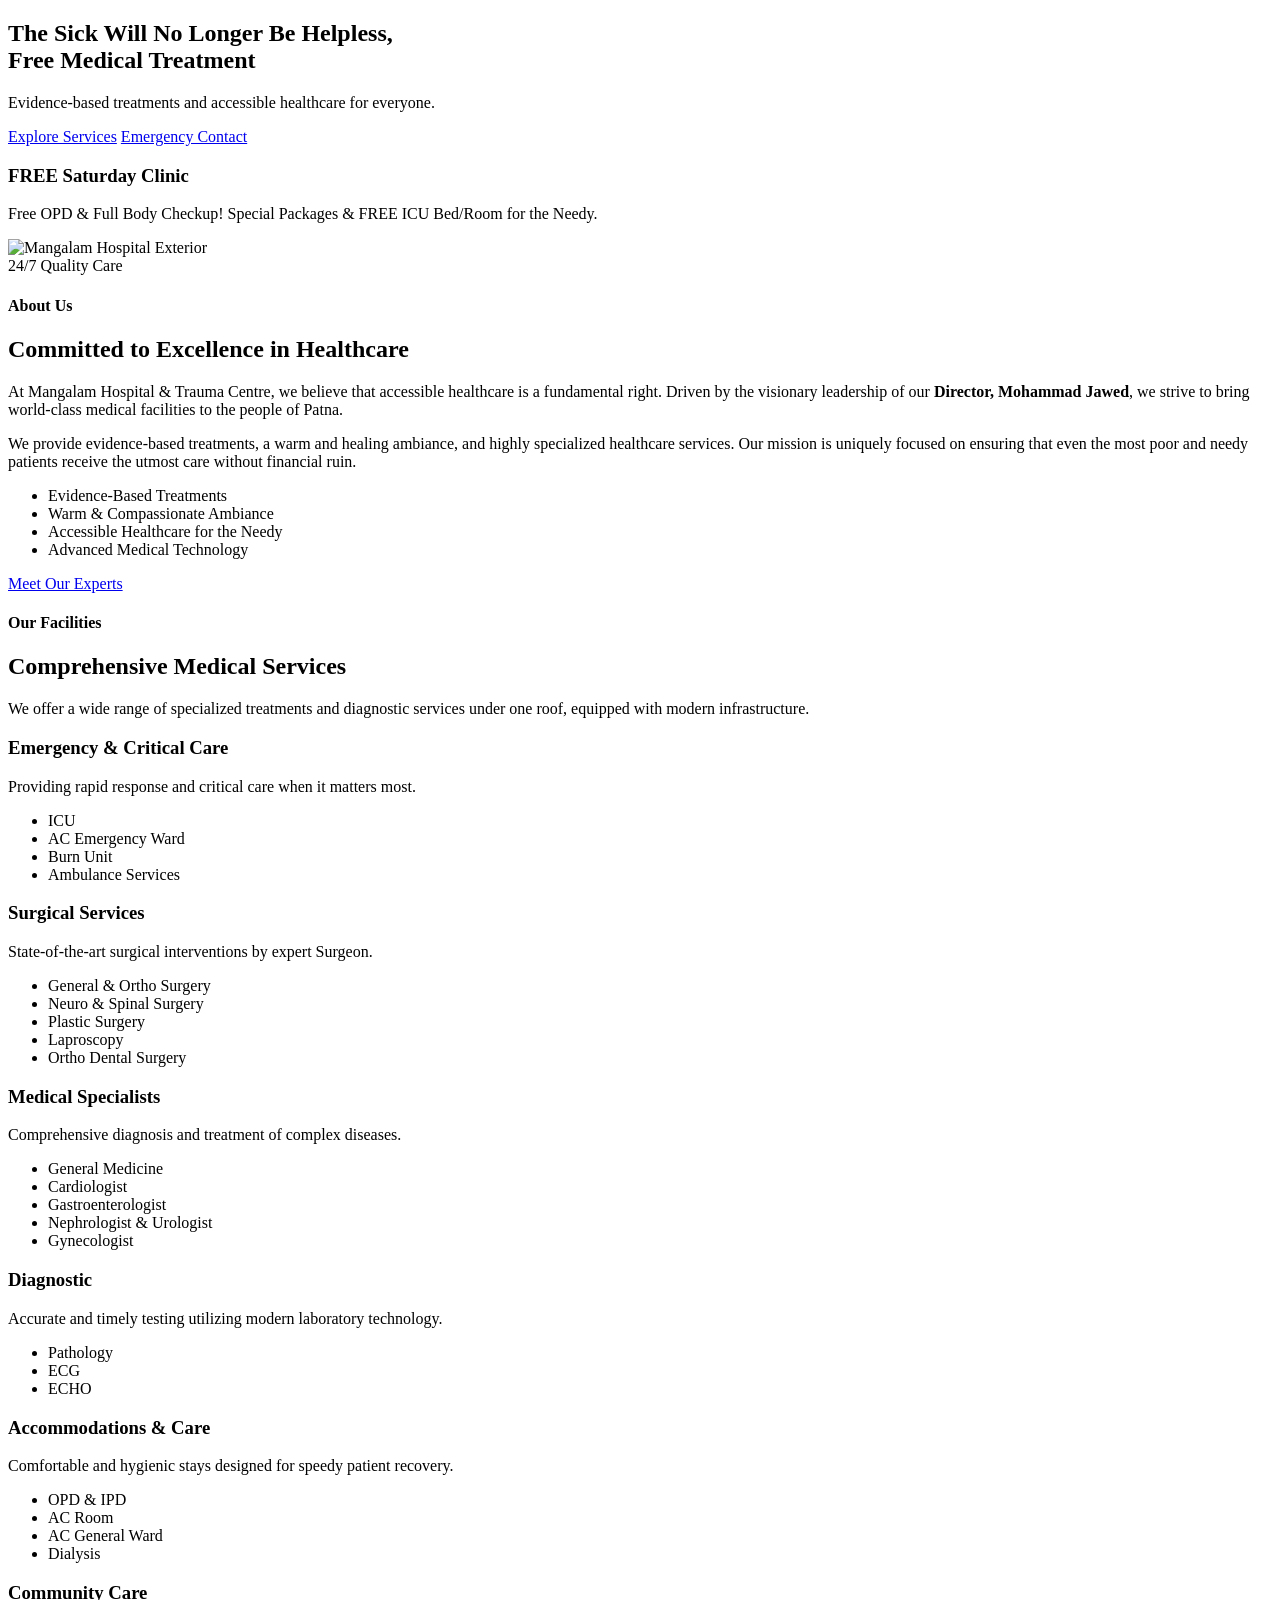
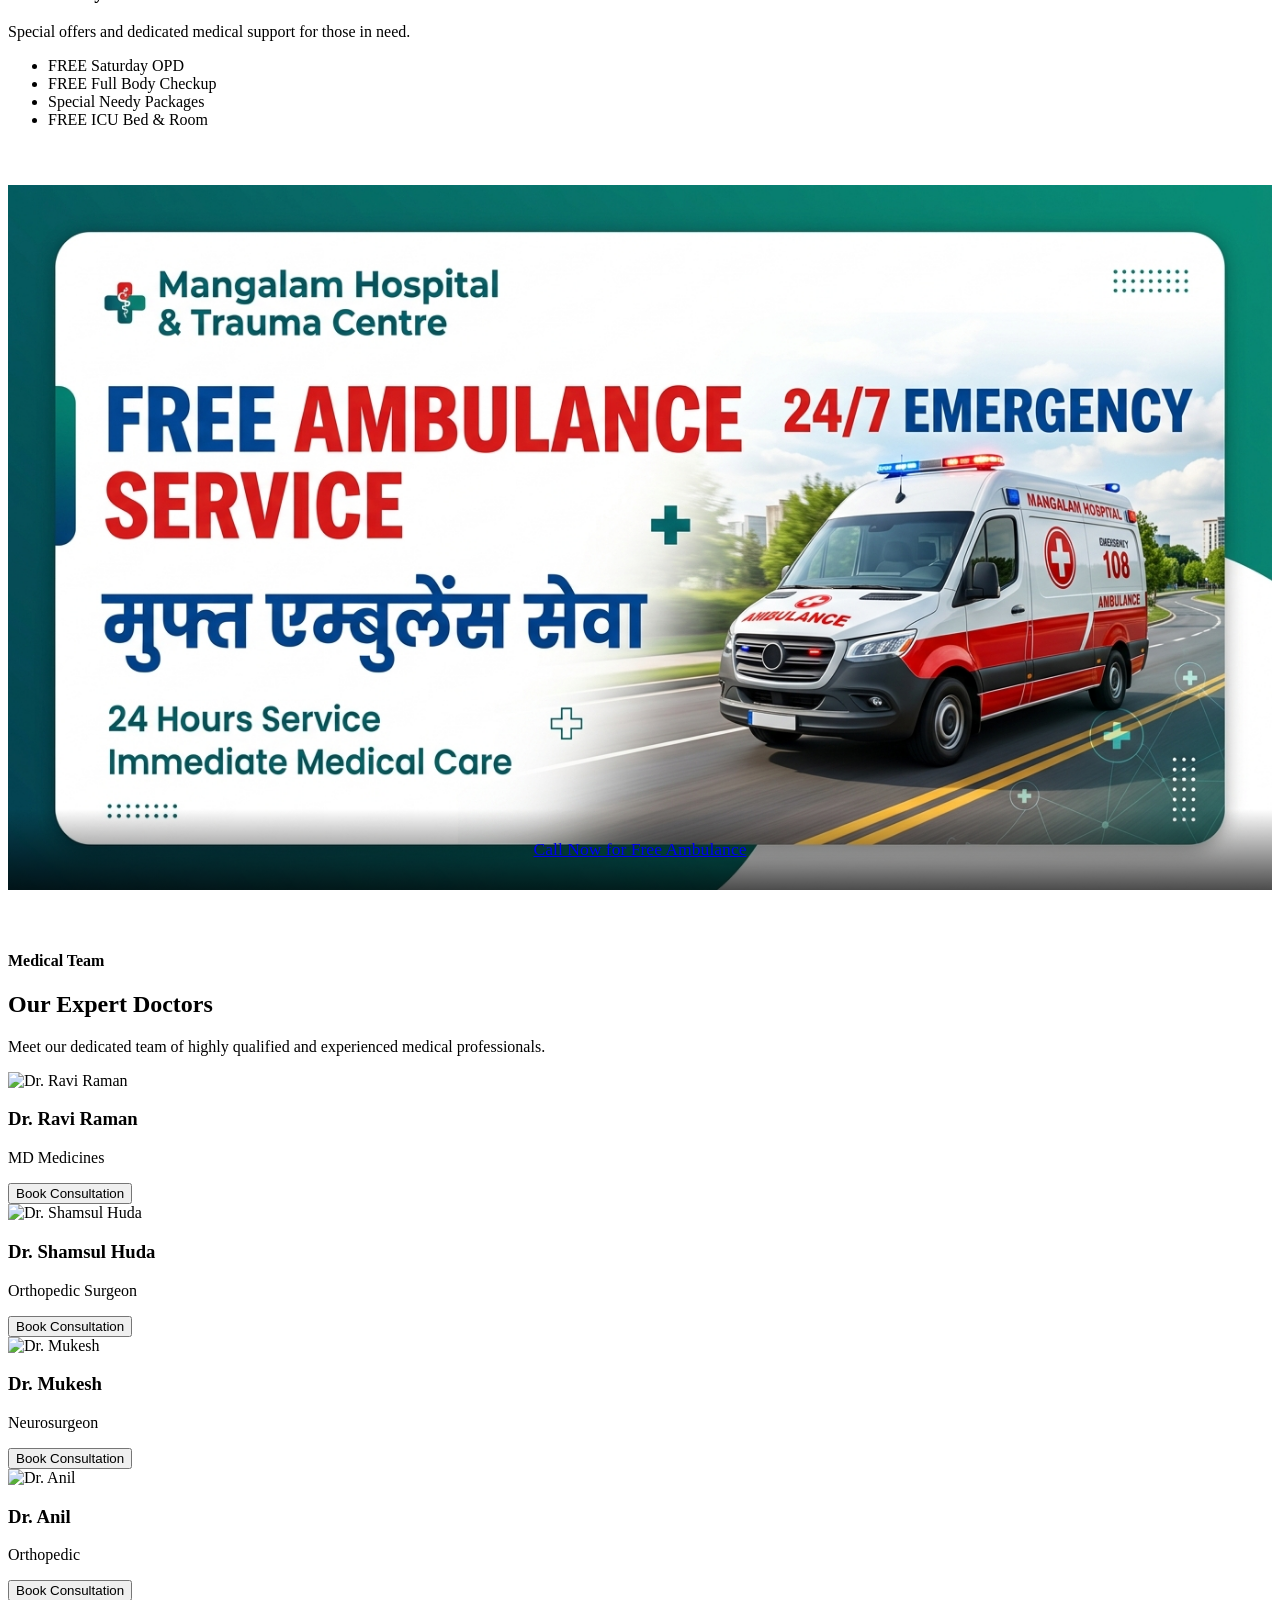
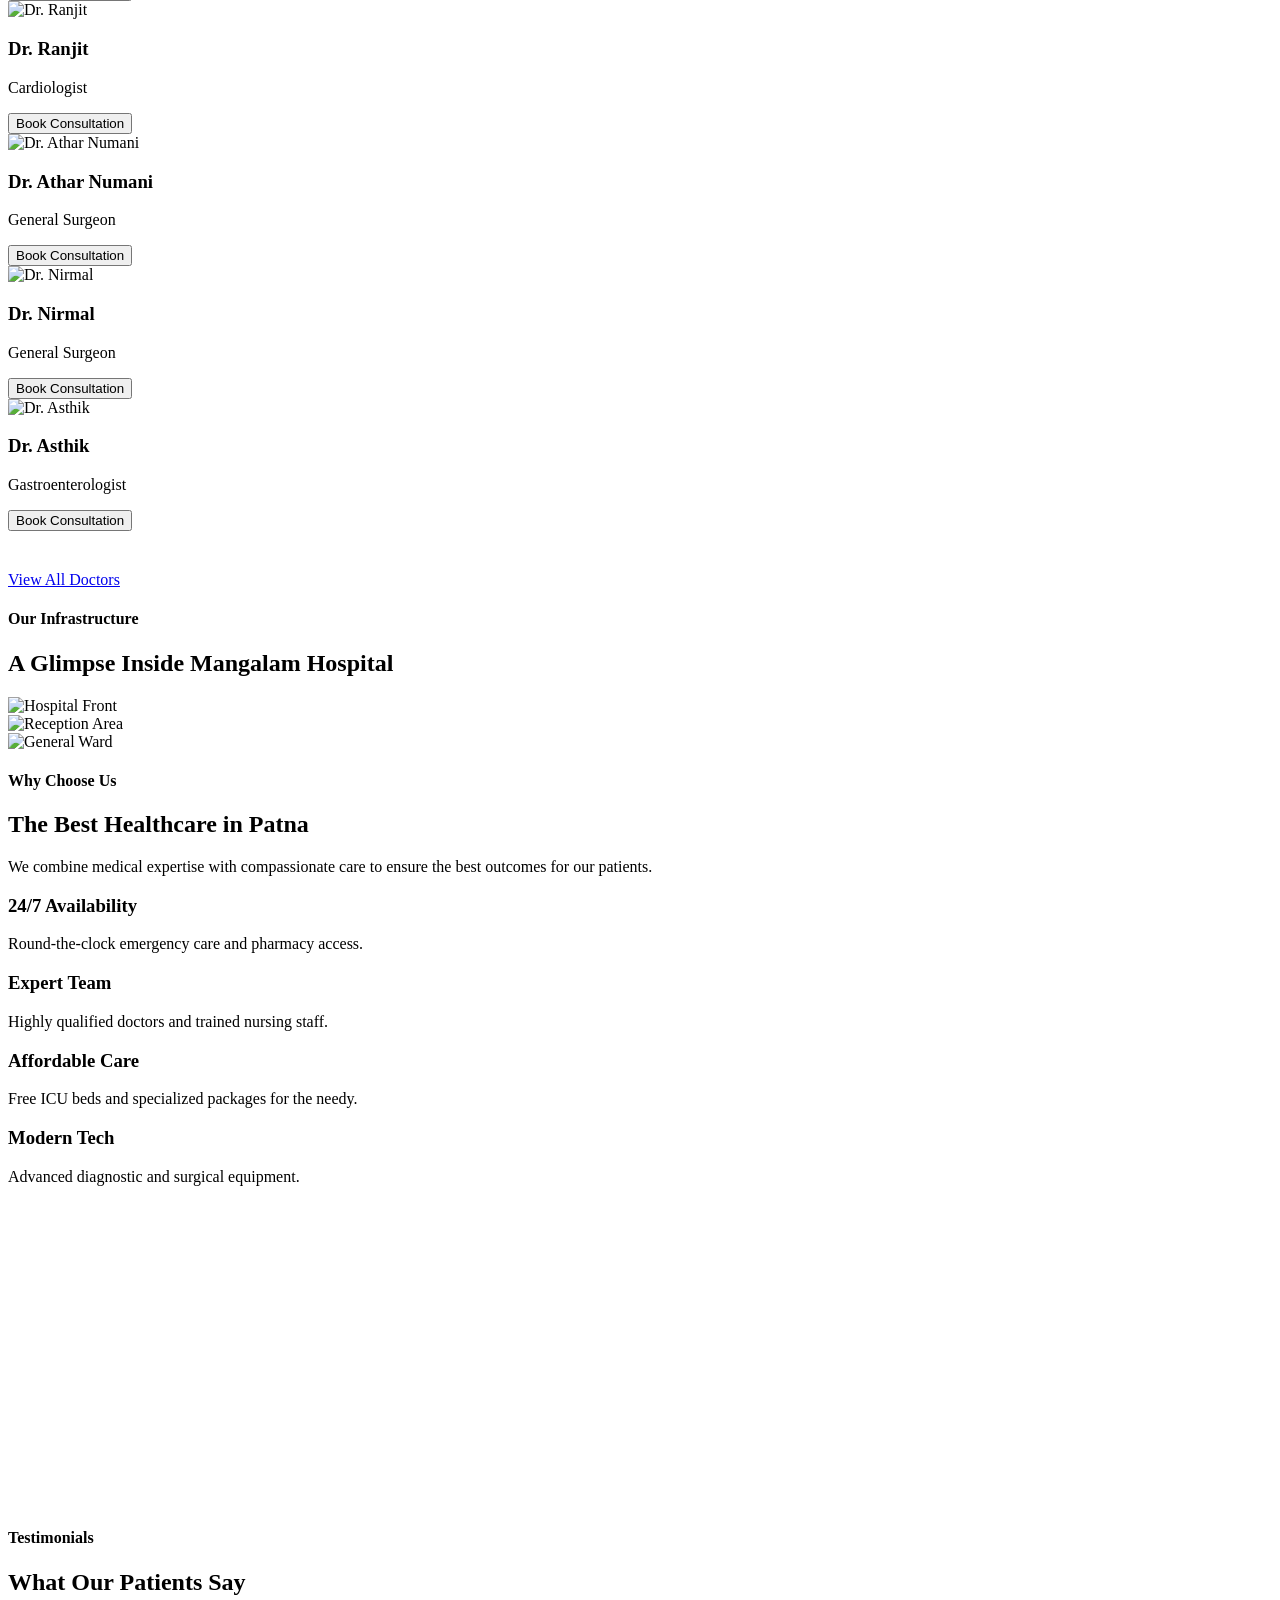
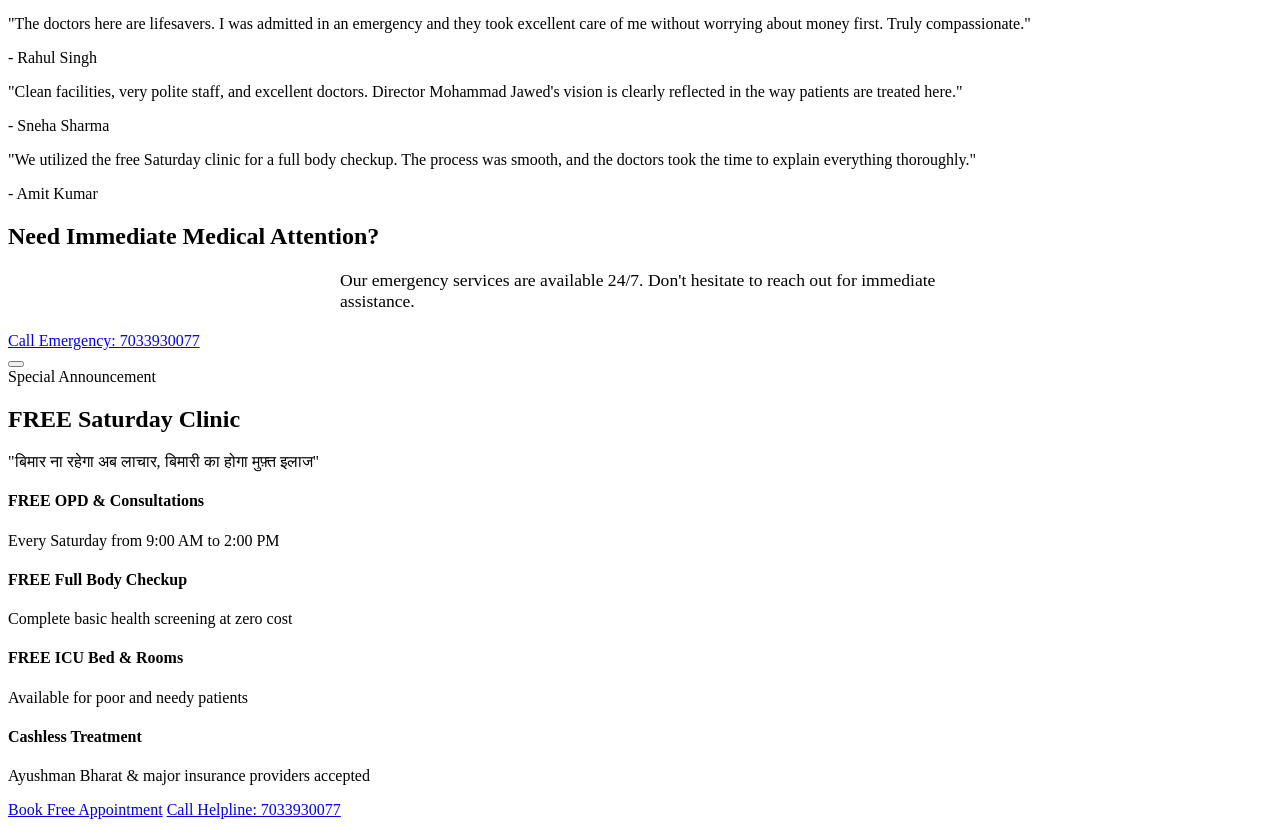
==== index.html @ ca3fc56b "feat: add free ambulance banner, update diagnostic naming, and refine doctor profiles and code forma" ====
<!DOCTYPE html>
<html lang="en">

<head>
    <meta charset="UTF-8">
    <meta name="viewport" content="width=device-width, initial-scale=1.0">
    <title>Mangalam Hospital & Trauma Centre | Best Emergency & Trauma Care in Patna</title>
    <meta name="description"
        content="Mangalam Hospital & Trauma Centre provides advanced 24x7 medical & emergency care, ICU beds, specialized surgeries, and a free Saturday clinic in Patna.">
    <link rel="icon" type="image/png" href="assets/images/IMG_20260511_181145.png">
    <link rel="preconnect" href="https://fonts.googleapis.com">
    <link rel="preconnect" href="https://fonts.gstatic.com" crossorigin>
    <link href="https://fonts.googleapis.com/css2?family=Inter:wght@300;400;500;600;700;800&display=swap"
        rel="stylesheet">
    <link rel="stylesheet" href="style.css">
    <!-- Lucide Icons -->
    <script src="https://unpkg.com/lucide@latest"></script>
</head>

<body>

    <div id="header-placeholder"></div>

    <!-- Hero Section -->
    <section class="hero" id="home">
        <div class="hero-overlay"></div>
        <div class="container hero-content">
            <div class="hero-text">
                <h1 class="hero-title">The Sick Will No Longer Be Helpless,<br>Free Medical Treatment</h1>
                <p class="hero-subtitle">Evidence-based treatments and accessible healthcare for everyone.</p>
                <div class="hero-actions">
                    <a href="services.html" class="btn btn-secondary">Explore Services</a>
                    <a href="contact.html" class="btn btn-outline">Emergency Contact</a>
                </div>
            </div>

            <div class="floating-badge">
                <div class="badge-icon"><i data-lucide="gift"></i></div>
                <div class="badge-content">
                    <h3>FREE Saturday Clinic</h3>
                    <p>Free OPD & Full Body Checkup! Special Packages & FREE ICU Bed/Room for the Needy.</p>
                </div>
            </div>
        </div>
    </section>

    <!-- About Us Section -->
    <section class="about section" id="about">
        <div class="container">
            <div class="about-grid">
                <div class="about-image-wrapper">
                    <img src="assets/images/fronview.jpeg" alt="Mangalam Hospital Exterior" class="about-image">
                    <div class="experience-badge">
                        <span class="years">24/7</span>
                        <span class="text">Quality Care</span>
                    </div>
                </div>
                <div class="about-content">
                    <h4 class="section-subtitle">About Us</h4>
                    <h2 class="section-title">Committed to Excellence in Healthcare</h2>
                    <p class="about-description">
                        At Mangalam Hospital & Trauma Centre, we believe that accessible healthcare is a fundamental
                        right. Driven by the visionary leadership of our <strong>Director, Mohammad Jawed</strong>, we
                        strive to bring world-class medical facilities to the people of Patna.
                    </p>
                    <p class="about-description">
                        We provide evidence-based treatments, a warm and healing ambiance, and highly specialized
                        healthcare services. Our mission is uniquely focused on ensuring that even the most poor and
                        needy patients receive the utmost care without financial ruin.
                    </p>
                    <ul class="about-features">
                        <li><i data-lucide="check-circle"></i> Evidence-Based Treatments</li>
                        <li><i data-lucide="check-circle"></i> Warm & Compassionate Ambiance</li>
                        <li><i data-lucide="check-circle"></i> Accessible Healthcare for the Needy</li>
                        <li><i data-lucide="check-circle"></i> Advanced Medical Technology</li>
                    </ul>
                    <a href="doctors.html" class="btn btn-primary mt-4">Meet Our Experts</a>
                </div>
            </div>
        </div>
    </section>

    <!-- Facilities & Services Section -->
    <section class="services section bg-light" id="services">
        <div class="container">
            <div class="section-header text-center">
                <h4 class="section-subtitle">Our Facilities</h4>
                <h2 class="section-title">Comprehensive Medical Services</h2>
                <p class="section-description">We offer a wide range of specialized treatments and diagnostic services
                    under one roof, equipped with modern infrastructure.</p>
            </div>

            <div class="services-grid">
                <!-- Service Card 1 -->
                <div class="service-card">
                    <div class="service-icon"><i data-lucide="activity"></i></div>
                    <h3 class="service-title">Emergency & Critical Care</h3>
                    <p class="service-desc">Providing rapid response and critical care when it matters most.</p>
                    <ul class="service-list">
                        <li>ICU</li>
                        <li>AC Emergency Ward</li>
                        <li>Burn Unit</li>
                        <li>Ambulance Services</li>
                    </ul>
                </div>
                <!-- Service Card 2 -->
                <div class="service-card">
                    <div class="service-icon"><i data-lucide="scissors"></i></div>
                    <h3 class="service-title">Surgical Services</h3>
                    <p class="service-desc">State-of-the-art surgical interventions by expert Surgeon.</p>
                    <ul class="service-list">
                        <li>General & Ortho Surgery</li>
                        <li>Neuro & Spinal Surgery</li>
                        <li>Plastic Surgery</li>
                        <li>Laproscopy</li>
                        <li>Ortho Dental Surgery</li>
                    </ul>
                </div>
                <!-- Service Card 3 -->
                <div class="service-card">
                    <div class="service-icon"><i data-lucide="stethoscope"></i></div>
                    <h3 class="service-title">Medical Specialists</h3>
                    <p class="service-desc">Comprehensive diagnosis and treatment of complex diseases.</p>
                    <ul class="service-list">
                        <li>General Medicine</li>
                        <li>Cardiologist</li>
                        <li>Gastroenterologist</li>
                        <li>Nephrologist & Urologist</li>
                        <li>Gynecologist</li>
                    </ul>
                </div>
                <!-- Service Card 4 -->
                <div class="service-card">
                    <div class="service-icon"><i data-lucide="microscope"></i></div>
                    <h3 class="service-title">Diagnostic</h3>
                    <p class="service-desc">Accurate and timely testing utilizing modern laboratory technology.</p>
                    <ul class="service-list">
                        <li>Pathology</li>
                        <li>ECG</li>
                        <li>ECHO</li>
                    </ul>
                </div>
                <!-- Service Card 5 -->
                <div class="service-card">
                    <div class="service-icon"><i data-lucide="bed-double"></i></div>
                    <h3 class="service-title">Accommodations & Care</h3>
                    <p class="service-desc">Comfortable and hygienic stays designed for speedy patient recovery.</p>
                    <ul class="service-list">
                        <li>OPD & IPD</li>
                        <li>AC Room</li>
                        <li>AC General Ward</li>
                        <li>Dialysis</li>
                    </ul>
                </div>
                <!-- Service Card 6 -->
                <div class="service-card special-card">
                    <div class="service-icon"><i data-lucide="heart-handshake"></i></div>
                    <h3 class="service-title">Community Care</h3>
                    <p class="service-desc">Special offers and dedicated medical support for those in need.</p>
                    <ul class="service-list">
                        <li>FREE Saturday OPD</li>
                        <li>FREE Full Body Checkup</li>
                        <li>Special Needy Packages</li>
                        <li>FREE ICU Bed & Room</li>
                    </ul>
                </div>
            </div>
        </div>
        </div>
    </section>

    <!-- Free Ambulance Service Banner -->
    <section class="section" style="padding: 40px 0;">
        <div class="container">
            <div style="border-radius: var(--radius-xl); overflow: hidden; box-shadow: var(--shadow-lg); position: relative;">
                <a href="tel:+917033930077">
                    <img src="assets/images/free-ambulance-service.jpg" alt="Free Ambulance Service 24/7 - Mangalam Hospital & Trauma Centre - मुफ्त एम्बुलेंस सेवा"
                        style="width: 100%; height: auto; display: block;">
                </a>
                <div style="position: absolute; bottom: 0; left: 0; right: 0; background: linear-gradient(transparent, rgba(0,0,0,0.7)); padding: 30px; text-align: center;">
                    <a href="tel:+917033930077" class="btn btn-primary" style="font-size: 1.1rem; padding: 14px 35px; gap: 10px;">
                        <i data-lucide="phone" style="width: 20px; height: 20px;"></i>
                        Call Now for Free Ambulance
                    </a>
                </div>
            </div>
        </div>
    </section>

    <!-- Our Doctors Section -->
    <section class="doctors section" id="doctors">
        <div class="container">
            <div class="section-header text-center">
                <h4 class="section-subtitle">Medical Team</h4>
                <h2 class="section-title">Our Expert Doctors</h2>
                <p class="section-description">Meet our dedicated team of highly qualified and experienced medical
                    professionals.</p>
            </div>

            <div class="doctors-grid">
                <div class="doctor-card">
                    <img class="doctor-avatar" src="assets/images/doctors/Dr%20shamsul%20Hoda.jpeg"
                        alt="Dr. Ravi Raman">
                    <h3 class="doctor-name">Dr. Ravi Raman</h3>
                    <p class="doctor-specialty">MD Medicines</p>
                    <button class="btn btn-outline-small w-100">Book Consultation</button>
                </div>
                <div class="doctor-card">
                    <img class="doctor-avatar" src="assets/images/doctors/Dr%20Ravi%20Raman.jpeg"
                        alt="Dr. Shamsul Huda">
                    <h3 class="doctor-name">Dr. Shamsul Huda</h3>
                    <p class="doctor-specialty">Orthopedic Surgeon</p>
                    <button class="btn btn-outline-small w-100">Book Consultation</button>
                </div>
                <div class="doctor-card">
                    <img class="doctor-avatar" src="assets/images/doctors/Dr%20mukesh.jpeg" alt="Dr. Mukesh">
                    <h3 class="doctor-name">Dr. Mukesh</h3>
                    <p class="doctor-specialty">Neurosurgeon</p>
                    <button class="btn btn-outline-small w-100">Book Consultation</button>
                </div>
                <div class="doctor-card">
                    <img class="doctor-avatar" src="assets/images/doctors/Dr%20anil%20orthopedic.jpeg" alt="Dr. Anil">
                    <h3 class="doctor-name">Dr. Anil</h3>
                    <p class="doctor-specialty">Orthopedic</p>
                    <button class="btn btn-outline-small w-100">Book Consultation</button>
                </div>
                <div class="doctor-card">
                    <img class="doctor-avatar" src="assets/images/doctors/Dr%20ranjeet%20(cardiologist).jpeg"
                        alt="Dr. Ranjit">
                    <h3 class="doctor-name">Dr. Ranjit</h3>
                    <p class="doctor-specialty">Cardiologist</p>
                    <button class="btn btn-outline-small w-100">Book Consultation</button>
                </div>
                <div class="doctor-card">
                    <img class="doctor-avatar" src="assets/images/doctors/Dr%20athar%20numani.jpeg"
                        alt="Dr. Athar Numani">
                    <h3 class="doctor-name">Dr. Athar Numani</h3>
                    <p class="doctor-specialty">General Surgeon</p>
                    <button class="btn btn-outline-small w-100">Book Consultation</button>
                </div>
                <div class="doctor-card">
                    <img class="doctor-avatar" src="assets/images/doctors/Dr%20nirmal%20(general%20surgeon).jpeg"
                        alt="Dr. Nirmal">
                    <h3 class="doctor-name">Dr. Nirmal</h3>
                    <p class="doctor-specialty">General Surgeon</p>
                    <button class="btn btn-outline-small w-100">Book Consultation</button>
                </div>
                <div class="doctor-card">
                    <img class="doctor-avatar" src="assets/images/doctors/Dr%20Astik.jpeg" alt="Dr. Asthik">
                    <h3 class="doctor-name">Dr. Asthik</h3>
                    <p class="doctor-specialty">Gastroenterologist</p>
                    <button class="btn btn-outline-small w-100">Book Consultation</button>
                </div>
            </div>
            <div class="text-center mt-4" style="margin-top: 40px;">
                <a href="doctors.html" class="btn btn-primary">View All Doctors</a>
            </div>
        </div>
    </section>

    <!-- Gallery Section -->
    <section class="section">
        <div class="container">
            <div class="section-header text-center">
                <h4 class="section-subtitle">Our Infrastructure</h4>
                <h2 class="section-title">A Glimpse Inside Mangalam Hospital</h2>
            </div>
            <div class="gallery-grid">
                <div class="gallery-item">
                    <img src="assets/images/landscapoehospital.png" alt="Hospital Front">
                </div>
                <div class="gallery-item">
                    <img src="assets/images/reception.jpeg" alt="Reception Area">
                </div>
                <div class="gallery-item">
                    <img src="assets/images/generalward.jpeg" alt="General Ward">
                </div>
            </div>
        </div>
    </section>

    <!-- Why Choose Us Section -->
    <section class="section bg-light">
        <div class="container">
            <div class="section-header text-center">
                <h4 class="section-subtitle">Why Choose Us</h4>
                <h2 class="section-title">The Best Healthcare in Patna</h2>
                <p class="section-description">We combine medical expertise with compassionate care to ensure the best
                    outcomes for our patients.</p>
            </div>
            <div class="features-grid">
                <div class="feature-box">
                    <i data-lucide="clock"></i>
                    <h3>24/7 Availability</h3>
                    <p>Round-the-clock emergency care and pharmacy access.</p>
                </div>
                <div class="feature-box">
                    <i data-lucide="shield-check"></i>
                    <h3>Expert Team</h3>
                    <p>Highly qualified doctors and trained nursing staff.</p>
                </div>
                <div class="feature-box">
                    <i data-lucide="heart-handshake"></i>
                    <h3>Affordable Care</h3>
                    <p>Free ICU beds and specialized packages for the needy.</p>
                </div>
                <div class="feature-box">
                    <i data-lucide="microscope"></i>
                    <h3>Modern Tech</h3>
                    <p>Advanced diagnostic and surgical equipment.</p>
                </div>
            </div>
        </div>
    </section>

    <!-- Insurance & TPA -->
    <section class="section"
        style="background: linear-gradient(135deg, var(--primary-color), var(--primary-dark)); color: white;">
        <div class="container text-center">
            <div style="max-width: 800px; margin: 0 auto;">
                <div
                    style="display: inline-flex; align-items: center; justify-content: center; width: 80px; height: 80px; background: rgba(255,255,255,0.1); border-radius: 50%; margin-bottom: 20px;">
                    <i data-lucide="shield-plus" style="width: 40px; height: 40px; color: white;"></i>
                </div>
                <h2 style="font-size: 2.5rem; margin-bottom: 20px;">Cashless Treatment Available</h2>
                <p style="font-size: 1.1rem; opacity: 0.9; margin-bottom: 30px;">We are empaneled with major health
                    insurance providers and TPAs to ensure a hassle-free, cashless hospitalization experience for you
                    and your loved ones.</p>
                <div style="display: flex; gap: 15px; justify-content: center; flex-wrap: wrap;">
                    <span
                        style="background: rgba(255,255,255,0.2); padding: 8px 20px; border-radius: 20px; font-weight: 500;">Ayushman
                        Bharat</span>
                    <span
                        style="background: rgba(255,255,255,0.2); padding: 8px 20px; border-radius: 20px; font-weight: 500;">Star
                        Health</span>
                    <span
                        style="background: rgba(255,255,255,0.2); padding: 8px 20px; border-radius: 20px; font-weight: 500;">HDFC
                        ERGO</span>
                    <span
                        style="background: rgba(255,255,255,0.2); padding: 8px 20px; border-radius: 20px; font-weight: 500;">ICICI
                        Lombard</span>
                    <span
                        style="background: rgba(255,255,255,0.2); padding: 8px 20px; border-radius: 20px; font-weight: 500;">All
                        Major TPAs</span>
                </div>
            </div>
        </div>
    </section>

    <!-- Testimonials Section -->
    <section class="section">
        <div class="container">
            <div class="section-header text-center">
                <h4 class="section-subtitle">Testimonials</h4>
                <h2 class="section-title">What Our Patients Say</h2>
            </div>
            <div class="testimonials-grid">
                <div class="testimonial-card">
                    <i data-lucide="quote" class="quote-icon"></i>
                    <p class="testimonial-text">"The doctors here are lifesavers. I was admitted in an emergency and
                        they took excellent care of me without worrying about money first. Truly compassionate."</p>
                    <p class="testimonial-author">- Rahul Singh</p>
                </div>
                <div class="testimonial-card">
                    <i data-lucide="quote" class="quote-icon"></i>
                    <p class="testimonial-text">"Clean facilities, very polite staff, and excellent doctors. Director
                        Mohammad Jawed's vision is clearly reflected in the way patients are treated here."</p>
                    <p class="testimonial-author">- Sneha Sharma</p>
                </div>
                <div class="testimonial-card">
                    <i data-lucide="quote" class="quote-icon"></i>
                    <p class="testimonial-text">"We utilized the free Saturday clinic for a full body checkup. The
                        process was smooth, and the doctors took the time to explain everything thoroughly."</p>
                    <p class="testimonial-author">- Amit Kumar</p>
                </div>
            </div>
        </div>
    </section>

    <!-- CTA Banner -->
    <section class="cta-banner">
        <div class="container">
            <h2>Need Immediate Medical Attention?</h2>
            <p style="margin-bottom: 20px; font-size: 1.1rem; max-width: 600px; margin-left: auto; margin-right: auto;">
                Our emergency services are available 24/7. Don't hesitate to reach out for immediate assistance.</p>
            <a href="tel:7033930077" class="btn btn-outline" style="border-width: 2px;">Call Emergency: 7033930077</a>
        </div>
    </section>

    <div id="footer-placeholder"></div>

    <!-- Announcement Popup / Modal -->
    <div id="announcement-modal" class="modal-overlay">
        <div class="modal-container">
            <button class="modal-close-btn" id="modal-close-btn" aria-label="Close Announcement">
                <i data-lucide="x"></i>
            </button>
            <div class="modal-header-image">
                <div class="modal-badge">Special Announcement</div>
            </div>
            <div class="modal-body">
                <h2 class="modal-title">FREE Saturday Clinic</h2>
                <p class="modal-motto">"बिमार ना रहेगा अब लाचार, बिमारी का होगा मुफ़्त इलाज"</p>

                <div class="modal-features-list">
                    <div class="modal-feature-item">
                        <span class="modal-feature-icon"><i data-lucide="stethoscope"></i></span>
                        <div class="modal-feature-text">
                            <h4>FREE OPD & Consultations</h4>
                            <p>Every Saturday from 9:00 AM to 2:00 PM</p>
                        </div>
                    </div>
                    <div class="modal-feature-item">
                        <span class="modal-feature-icon"><i data-lucide="activity"></i></span>
                        <div class="modal-feature-text">
                            <h4>FREE Full Body Checkup</h4>
                            <p>Complete basic health screening at zero cost</p>
                        </div>
                    </div>
                    <div class="modal-feature-item">
                        <span class="modal-feature-icon"><i data-lucide="bed"></i></span>
                        <div class="modal-feature-text">
                            <h4>FREE ICU Bed & Rooms</h4>
                            <p>Available for poor and needy patients</p>
                        </div>
                    </div>
                    <div class="modal-feature-item">
                        <span class="modal-feature-icon"><i data-lucide="shield-check"></i></span>
                        <div class="modal-feature-text">
                            <h4>Cashless Treatment</h4>
                            <p>Ayushman Bharat & major insurance providers accepted</p>
                        </div>
                    </div>
                </div>

                <div class="modal-cta-group">
                    <a href="contact.html" class="btn btn-primary w-100 text-center justify-content-center">Book Free
                        Appointment</a>
                    <a href="tel:7033930077" class="btn btn-outline w-100 text-center justify-content-center"
                        style="gap: 8px;">
                        <i data-lucide="phone"></i> Call Helpline: 7033930077
                    </a>
                </div>
            </div>
        </div>
    </div>

    <script src="components.js"></script>
    <script src="script.js"></script>
</body>

</html>
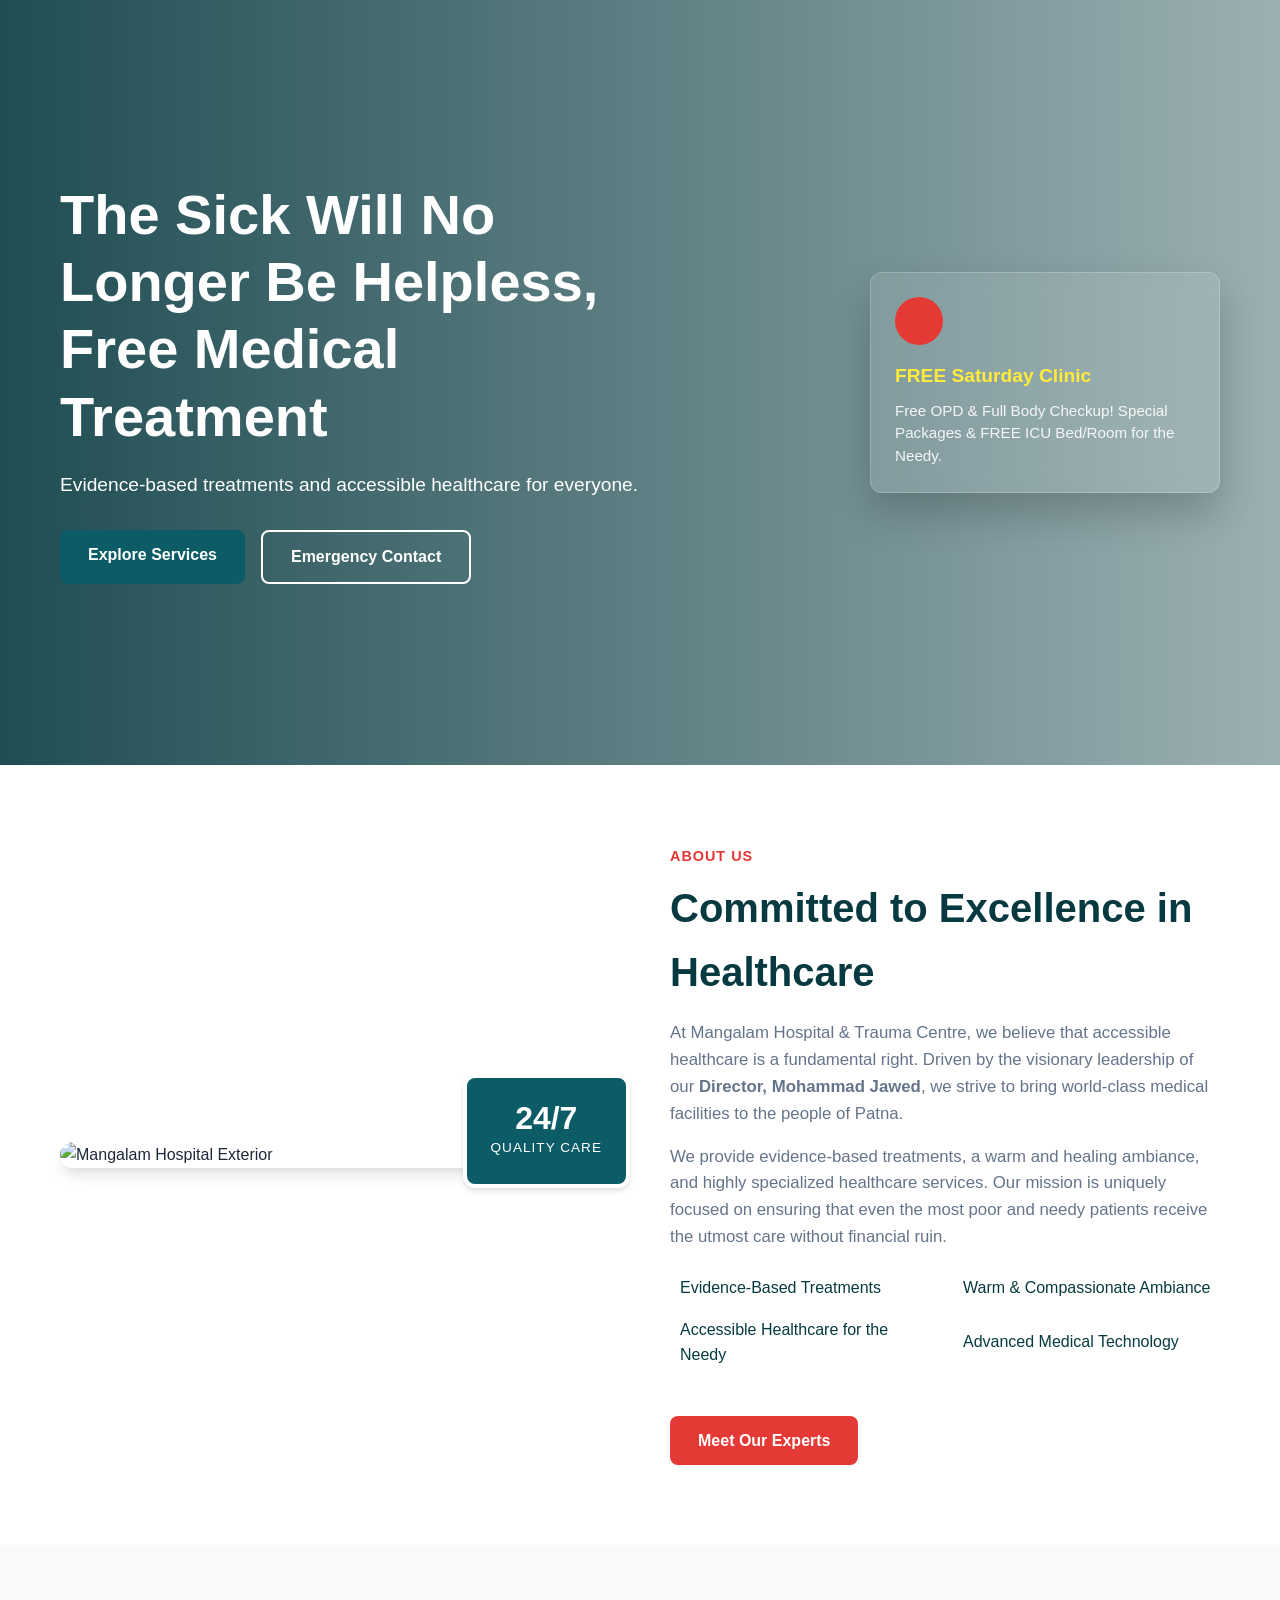
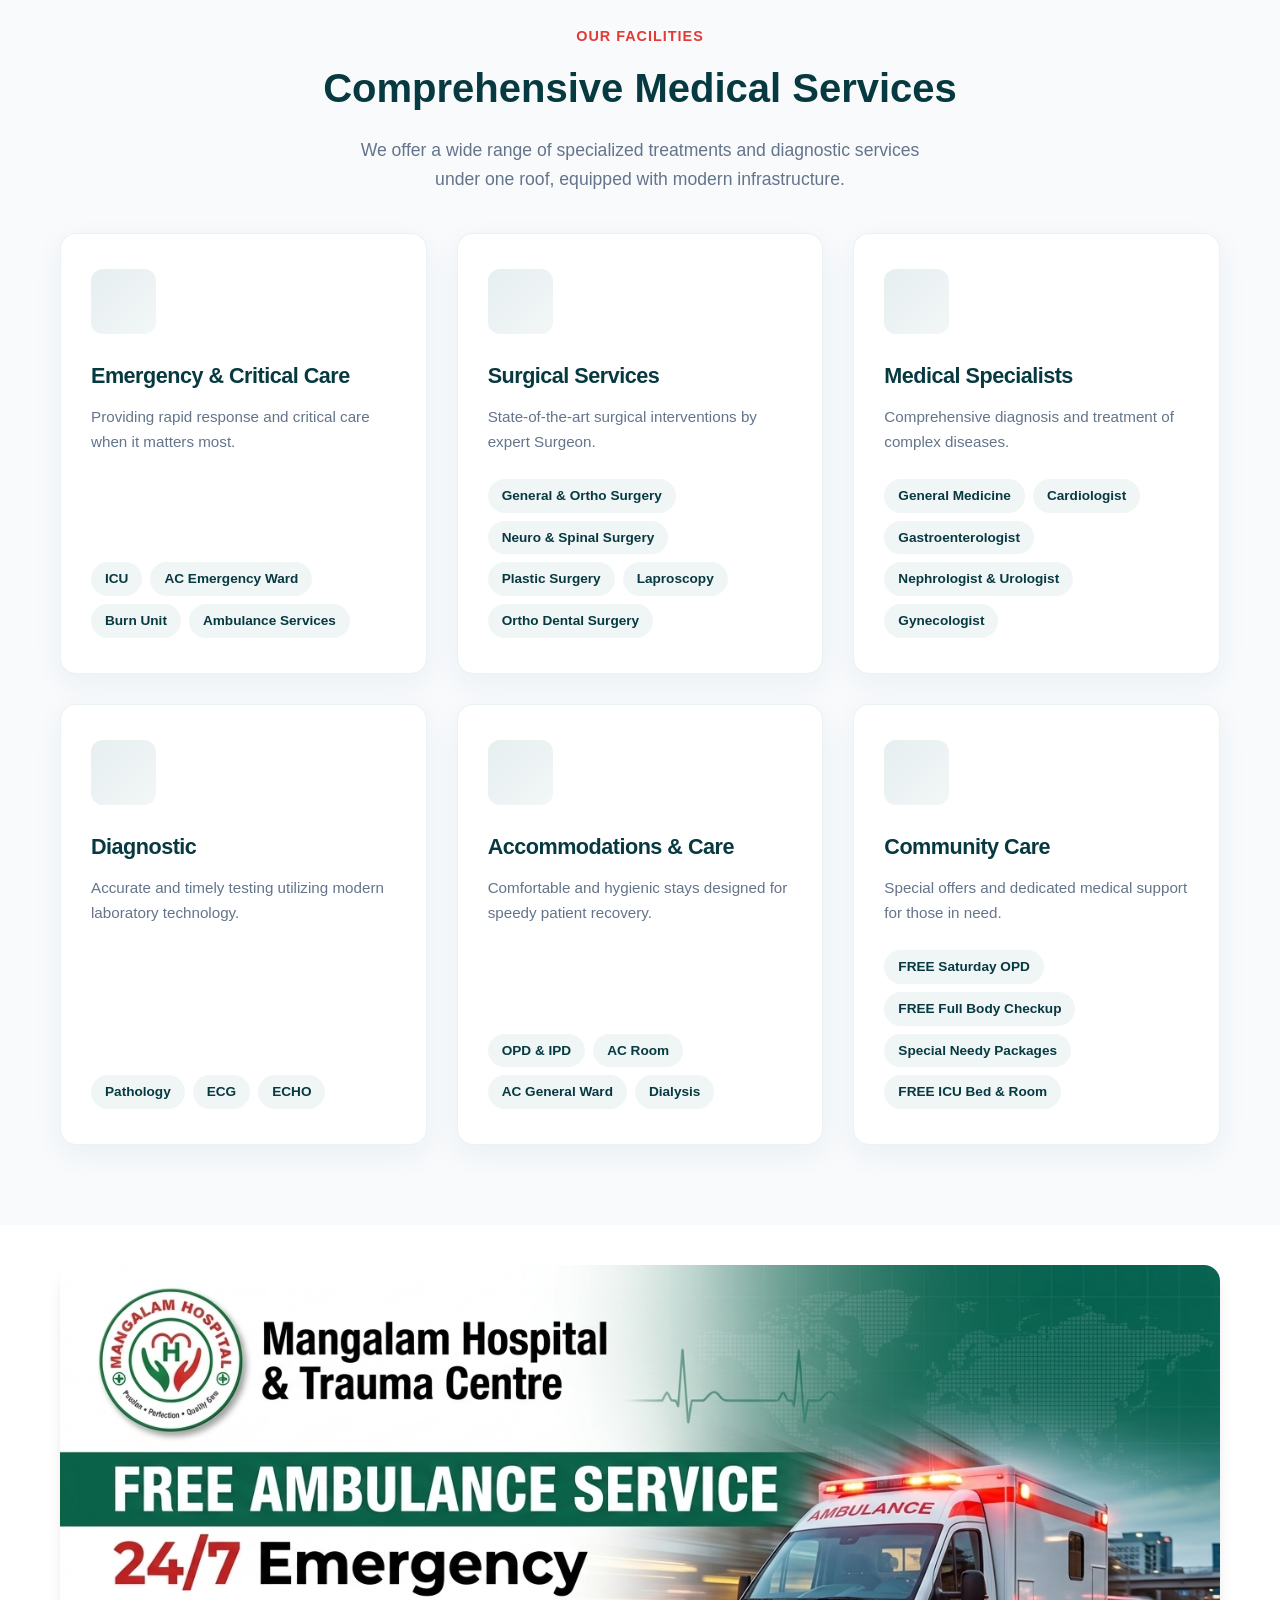
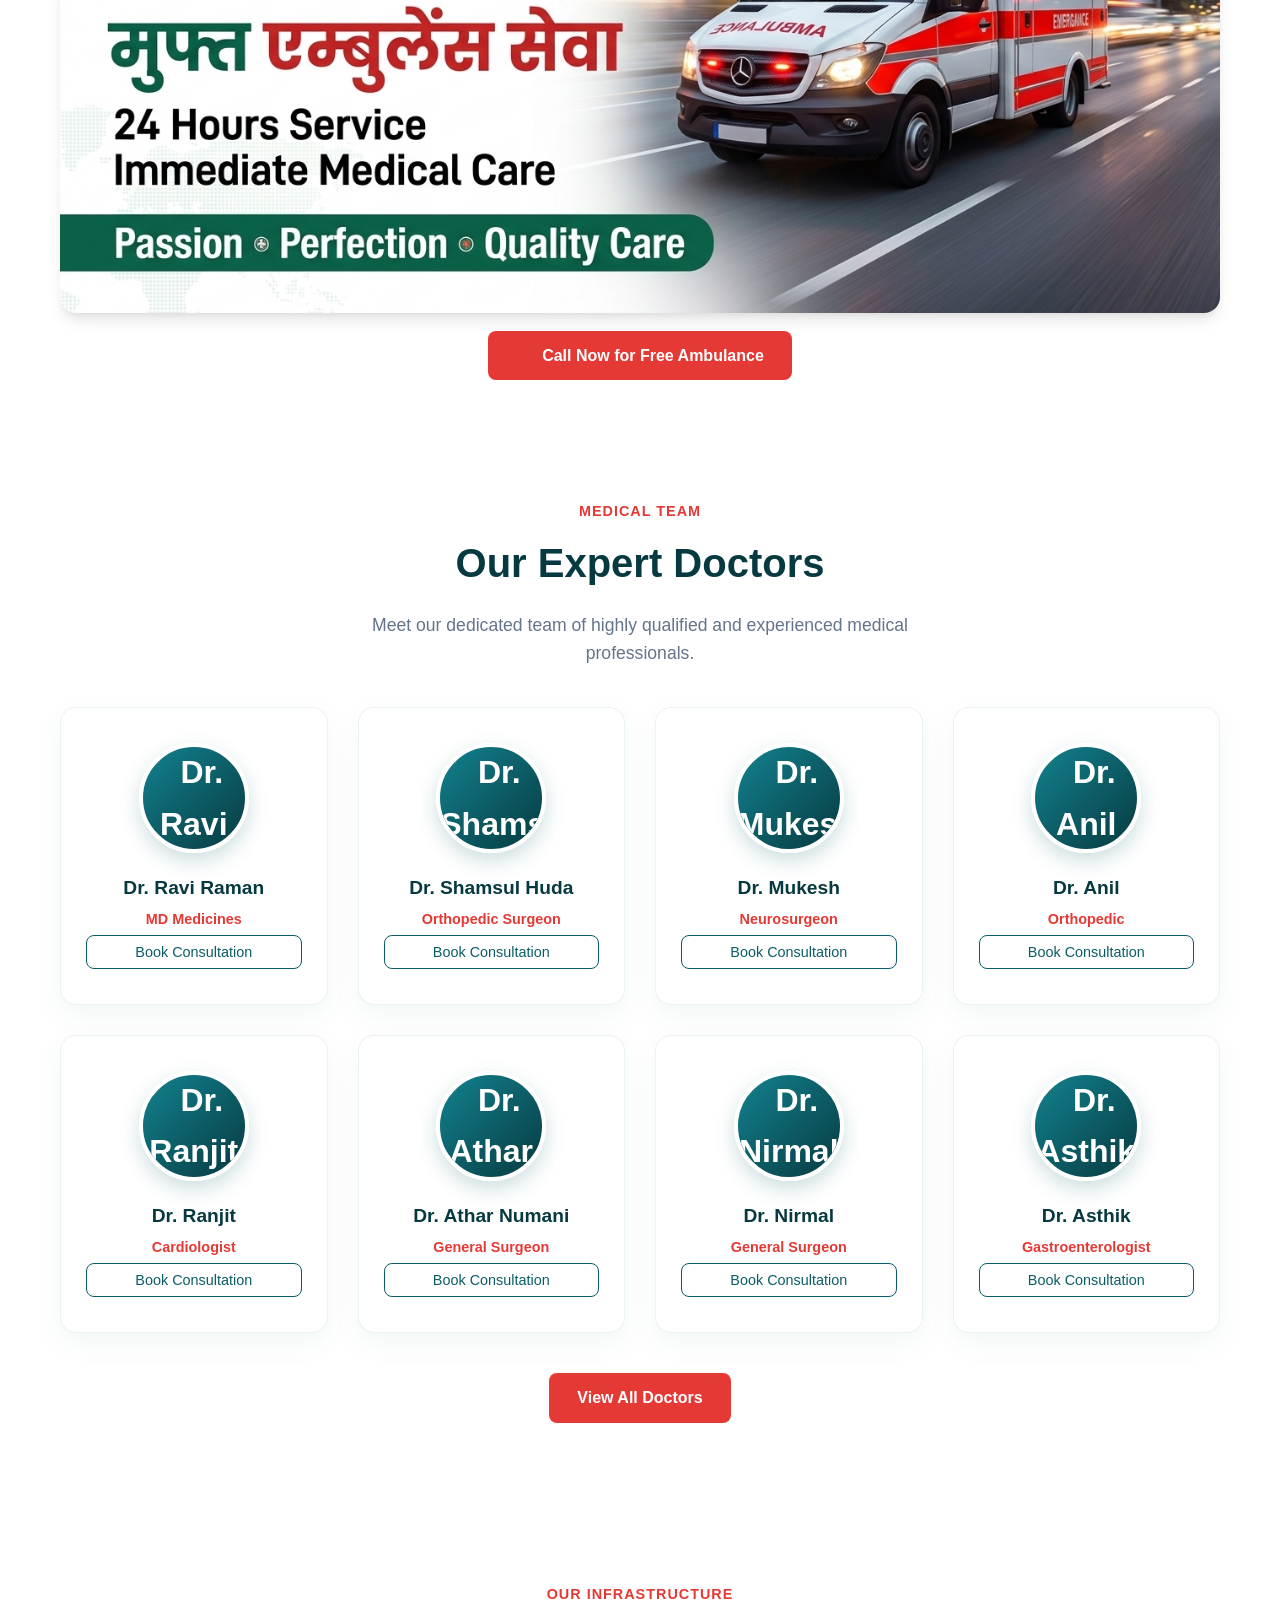
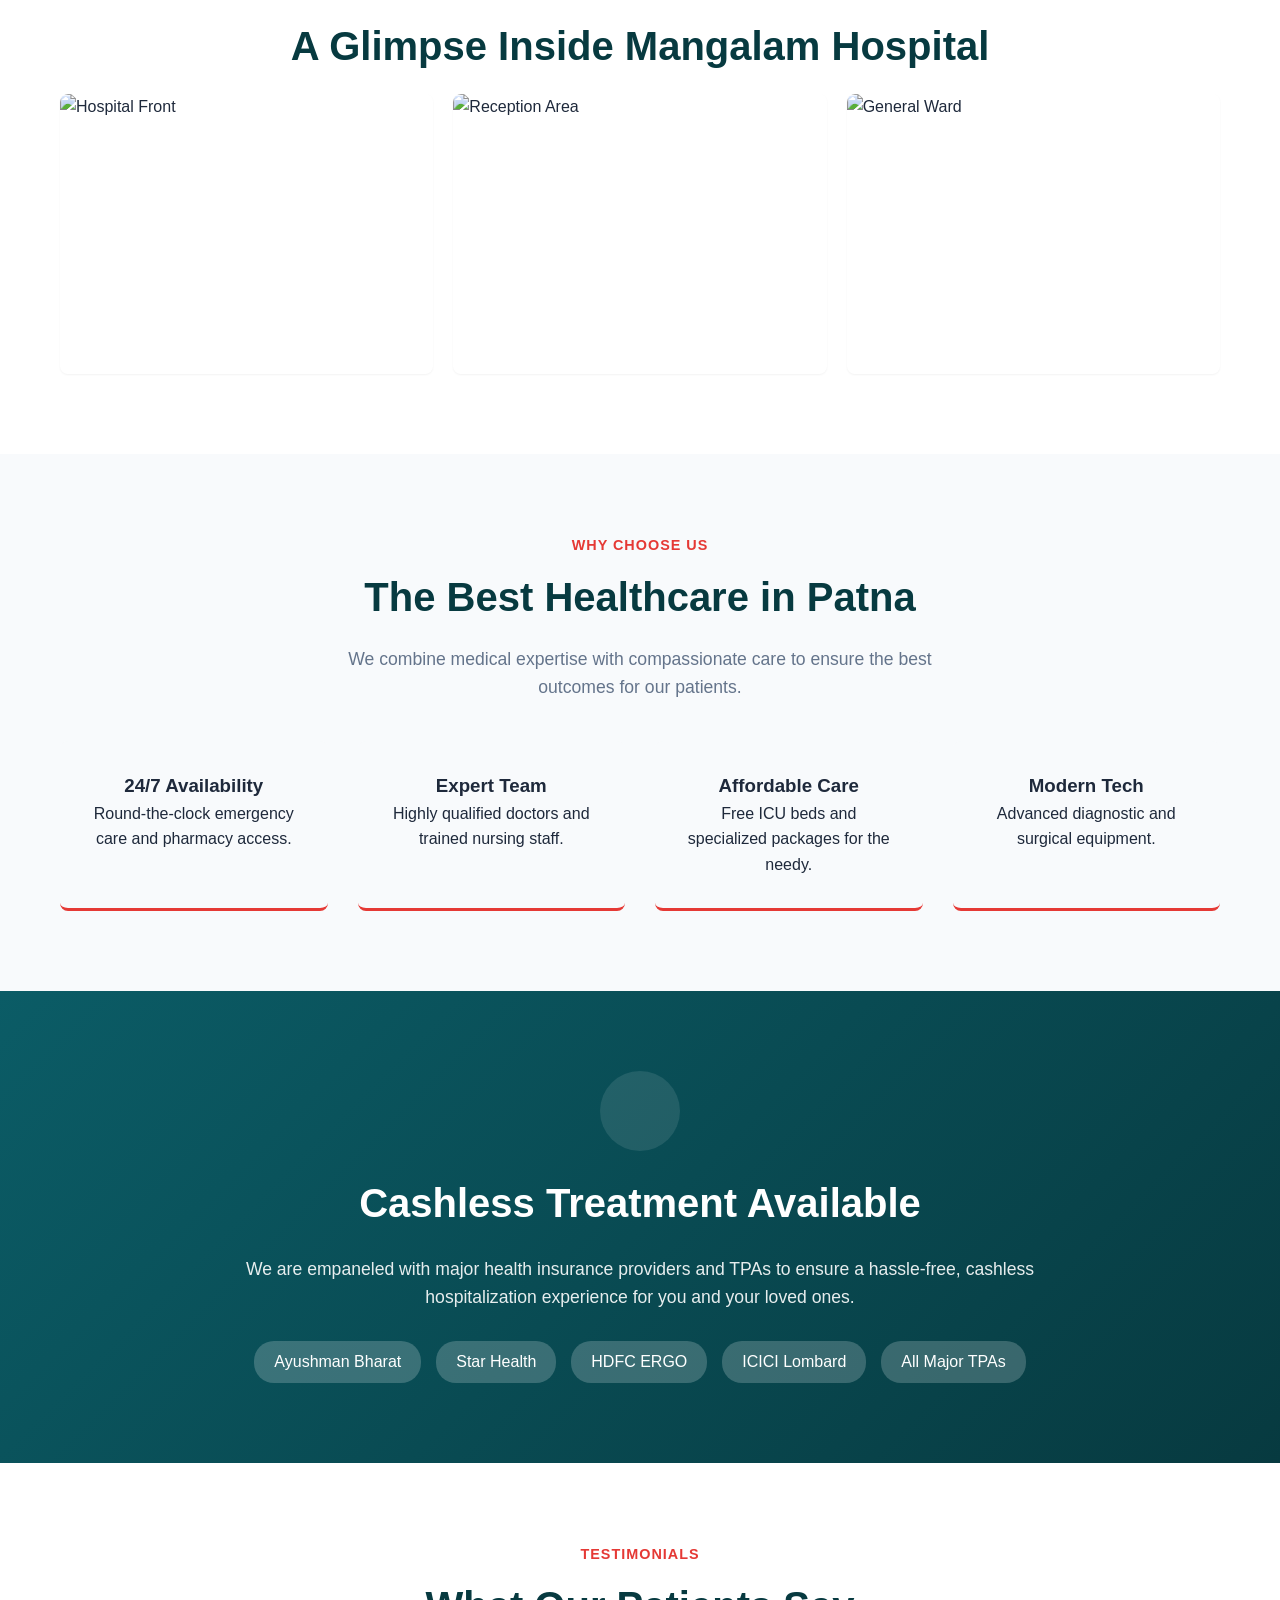
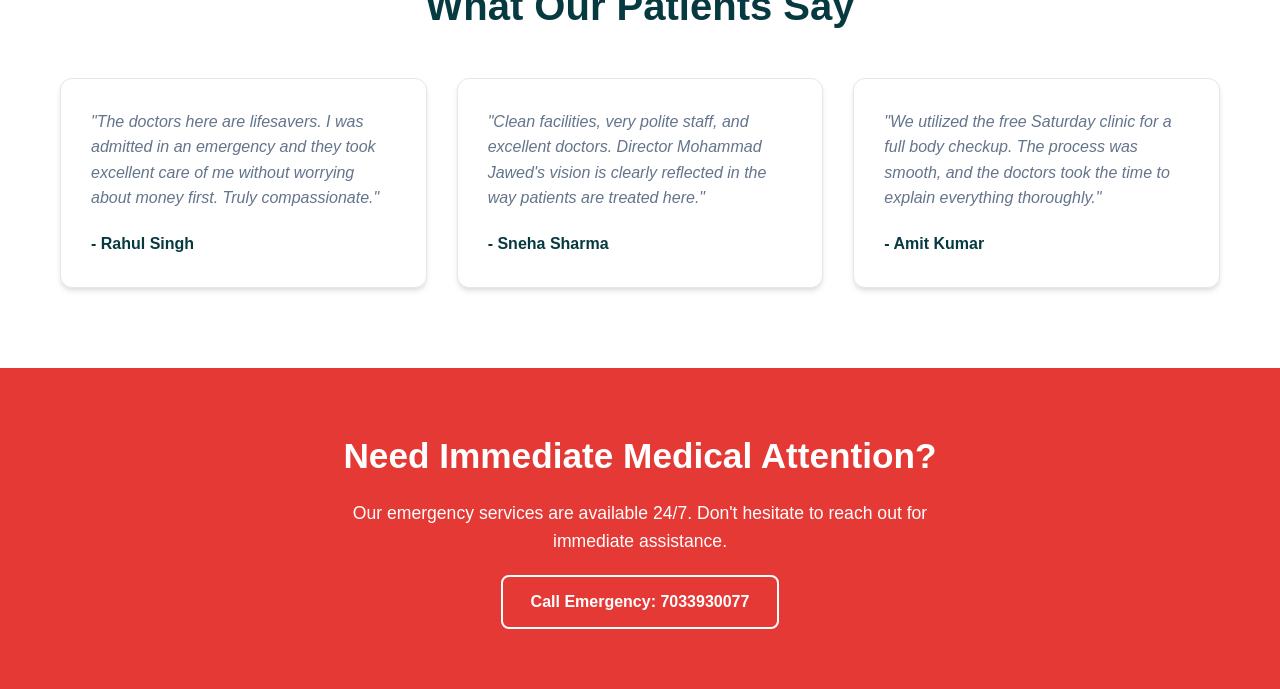
==== commit 733f8529: "feat: update ambulance banner with official logo, move CTA button below banner for mobile" ====
--- a/index.html
+++ b/index.html
@@ -172,17 +172,17 @@
     <!-- Free Ambulance Service Banner -->
     <section class="section" style="padding: 40px 0;">
         <div class="container">
-            <div style="border-radius: var(--radius-xl); overflow: hidden; box-shadow: var(--shadow-lg); position: relative;">
+            <div style="border-radius: var(--radius-xl); overflow: hidden; box-shadow: var(--shadow-lg);">
                 <a href="tel:+917033930077">
                     <img src="assets/images/free-ambulance-service.jpg" alt="Free Ambulance Service 24/7 - Mangalam Hospital & Trauma Centre - मुफ्त एम्बुलेंस सेवा"
                         style="width: 100%; height: auto; display: block;">
                 </a>
-                <div style="position: absolute; bottom: 0; left: 0; right: 0; background: linear-gradient(transparent, rgba(0,0,0,0.7)); padding: 30px; text-align: center;">
-                    <a href="tel:+917033930077" class="btn btn-primary" style="font-size: 1.1rem; padding: 14px 35px; gap: 10px;">
-                        <i data-lucide="phone" style="width: 20px; height: 20px;"></i>
-                        Call Now for Free Ambulance
-                    </a>
-                </div>
+            </div>
+            <div style="text-align: center; margin-top: 18px;">
+                <a href="tel:+917033930077" class="btn btn-primary ambulance-cta" style="font-size: 1rem; padding: 12px 28px; gap: 8px; display: inline-flex; align-items: center;">
+                    <i data-lucide="phone" style="width: 18px; height: 18px;"></i>
+                    Call Now for Free Ambulance
+                </a>
             </div>
         </div>
     </section>
--- a/style.css
+++ b/style.css
@@ -0,0 +1,1522 @@
+/* ===== CSS RESET & VARIABLES ===== */
+:root {
+    --primary-color: #0b5c66; /* Deep Teal */
+    --primary-light: #12828f;
+    --primary-dark: #073a40;
+    --secondary-color: #e53935; /* Medical Red */
+    --secondary-dark: #b71c1c;
+    --bg-light: #f8fafc;
+    --bg-white: #ffffff;
+    --text-main: #1e293b;
+    --text-muted: #64748b;
+    --text-light: #f1f5f9;
+    --border-color: #e2e8f0;
+    
+    --shadow-sm: 0 1px 2px 0 rgba(0, 0, 0, 0.05);
+    --shadow-md: 0 4px 6px -1px rgba(0, 0, 0, 0.1), 0 2px 4px -1px rgba(0, 0, 0, 0.06);
+    --shadow-lg: 0 10px 15px -3px rgba(0, 0, 0, 0.1), 0 4px 6px -2px rgba(0, 0, 0, 0.05);
+    
+    --radius-md: 8px;
+    --radius-lg: 12px;
+    --radius-xl: 16px;
+    
+    --transition-fast: 0.2s ease;
+    --transition-normal: 0.3s ease;
+}
+
+* {
+    margin: 0;
+    padding: 0;
+    box-sizing: border-box;
+}
+
+html {
+    scroll-behavior: smooth;
+    scroll-padding-top: 80px;
+}
+
+body {
+    font-family: 'Inter', sans-serif;
+    color: var(--text-main);
+    line-height: 1.6;
+    background-color: var(--bg-white);
+    overflow-x: hidden;
+}
+
+ul {
+    list-style: none;
+}
+
+a {
+    text-decoration: none;
+    color: inherit;
+    transition: color var(--transition-fast);
+}
+
+img {
+    max-width: 100%;
+    height: auto;
+    display: block;
+}
+
+.container {
+    width: 100%;
+    max-width: 1200px;
+    margin: 0 auto;
+    padding: 0 20px;
+}
+
+.section {
+    padding: 80px 0;
+}
+
+.bg-light {
+    background-color: var(--bg-light);
+}
+
+.text-center {
+    text-align: center;
+}
+
+.mt-4 { margin-top: 1.5rem; }
+.mb-4 { margin-bottom: 1.5rem; }
+.w-100 { width: 100%; }
+
+/* ===== BUTTONS ===== */
+.btn {
+    display: inline-block;
+    padding: 12px 28px;
+    font-weight: 600;
+    border-radius: var(--radius-md);
+    cursor: pointer;
+    transition: all var(--transition-fast);
+    border: none;
+    text-align: center;
+    font-size: 1rem;
+}
+
+.btn-primary {
+    background-color: var(--secondary-color);
+    color: white;
+}
+
+.btn-primary:hover {
+    background-color: var(--secondary-dark);
+    transform: translateY(-2px);
+    box-shadow: var(--shadow-md);
+}
+
+.btn-secondary {
+    background-color: var(--primary-color);
+    color: white;
+}
+
+.btn-secondary:hover {
+    background-color: var(--primary-light);
+    transform: translateY(-2px);
+    box-shadow: var(--shadow-md);
+}
+
+.btn-outline {
+    background-color: transparent;
+    color: white;
+    border: 2px solid white;
+}
+
+.btn-outline:hover {
+    background-color: white;
+    color: var(--primary-dark);
+}
+
+.btn-outline-small {
+    background-color: transparent;
+    color: var(--primary-color);
+    border: 1px solid var(--primary-color);
+    padding: 8px 16px;
+    font-size: 0.9rem;
+    border-radius: var(--radius-md);
+    font-weight: 500;
+    cursor: pointer;
+    transition: all var(--transition-fast);
+}
+
+.btn-outline-small:hover {
+    background-color: var(--primary-color);
+    color: white;
+}
+
+/* ===== TOP BAR ===== */
+.top-bar {
+    background-color: var(--primary-dark);
+    color: var(--text-light);
+    font-size: 0.85rem;
+    padding: 8px 0;
+}
+
+.top-bar-inner {
+    display: flex;
+    justify-content: space-between;
+    align-items: center;
+}
+
+.emergency-badge {
+    background-color: var(--secondary-color);
+    padding: 4px 12px;
+    border-radius: 20px;
+    font-weight: 600;
+    display: flex;
+    align-items: center;
+    gap: 6px;
+}
+
+.emergency-badge i {
+    width: 14px;
+    height: 14px;
+}
+
+.top-bar-right {
+    display: flex;
+    align-items: center;
+    gap: 10px;
+    flex-wrap: wrap;
+    justify-content: center;
+}
+
+.contact-link {
+    display: flex;
+    align-items: center;
+    gap: 6px;
+}
+
+.contact-link i {
+    width: 14px;
+    height: 14px;
+}
+
+.contact-link:hover {
+    color: var(--secondary-color);
+}
+
+.divider {
+    color: rgba(255,255,255,0.3);
+}
+
+/* ===== HEADER & NAVBAR ===== */
+.header {
+    background-color: var(--bg-white);
+    box-shadow: var(--shadow-sm);
+    position: sticky;
+    top: 0;
+    z-index: 1000;
+    transition: all var(--transition-normal);
+}
+
+.header.scrolled {
+    box-shadow: var(--shadow-md);
+}
+
+.header-inner {
+    display: flex;
+    justify-content: space-between;
+    align-items: center;
+    height: 80px;
+}
+
+.logo-link {
+    display: flex;
+    align-items: center;
+    gap: 12px;
+}
+
+.logo-img {
+    width: 50px;
+    height: 50px;
+    border-radius: 50%;
+    object-fit: cover;
+    display: block;
+    box-shadow: var(--shadow-sm);
+}
+
+.logo-text h1 {
+    font-size: 1.25rem;
+    font-weight: 700;
+    color: var(--primary-dark);
+    line-height: 1.2;
+}
+
+.logo-text span {
+    font-size: 0.75rem;
+    color: var(--text-muted);
+    font-weight: 500;
+}
+
+.main-nav {
+    display: flex;
+    align-items: center;
+    gap: 30px;
+}
+
+.nav-links {
+    display: flex;
+    gap: 24px;
+}
+
+.nav-links a {
+    font-weight: 500;
+    color: var(--text-main);
+    position: relative;
+    padding-bottom: 4px;
+}
+
+.nav-links a:hover, .nav-links a.active {
+    color: var(--primary-color);
+}
+
+.nav-links a::after {
+    content: '';
+    position: absolute;
+    bottom: 0;
+    left: 0;
+    width: 0;
+    height: 2px;
+    background-color: var(--primary-color);
+    transition: width var(--transition-normal);
+}
+
+.nav-links a:hover::after, .nav-links a.active::after {
+    width: 100%;
+}
+
+.mobile-menu-btn {
+    display: none;
+    background: none;
+    border: none;
+    color: var(--text-main);
+    cursor: pointer;
+}
+
+/* ===== HERO SECTION ===== */
+.hero {
+    position: relative;
+    height: 85vh;
+    min-height: 600px;
+    background: url('assets/images/hero-bg.png') center/cover no-repeat;
+    display: flex;
+    align-items: center;
+}
+
+.hero-overlay {
+    position: absolute;
+    inset: 0;
+    background: linear-gradient(to right, rgba(7, 58, 64, 0.9) 0%, rgba(7, 58, 64, 0.4) 100%);
+}
+
+.hero-content {
+    position: relative;
+    z-index: 10;
+    color: white;
+    display: flex;
+    justify-content: space-between;
+    align-items: center;
+    gap: 40px;
+}
+
+.hero-text {
+    max-width: 600px;
+}
+
+@keyframes slideUp {
+    from { opacity: 0; transform: translateY(30px); }
+    to { opacity: 1; transform: translateY(0); }
+}
+
+.hero-title {
+    font-size: 3.5rem;
+    font-weight: 800;
+    line-height: 1.2;
+    margin-bottom: 20px;
+    animation: slideUp 0.8s ease-out forwards;
+}
+
+.hero-subtitle {
+    font-size: 1.2rem;
+    font-weight: 400;
+    margin-bottom: 30px;
+    opacity: 0;
+    animation: slideUp 0.8s ease-out 0.2s forwards;
+}
+
+.hero-actions {
+    display: flex;
+    gap: 16px;
+    opacity: 0;
+    animation: slideUp 0.8s ease-out 0.4s forwards;
+}
+
+.floating-badge {
+    background: rgba(255, 255, 255, 0.1);
+    backdrop-filter: blur(10px);
+    -webkit-backdrop-filter: blur(10px);
+    border: 1px solid rgba(255, 255, 255, 0.2);
+    padding: 24px;
+    border-radius: var(--radius-lg);
+    max-width: 350px;
+    box-shadow: 0 20px 40px rgba(0,0,0,0.2);
+    animation: float 6s ease-in-out infinite;
+}
+
+@keyframes float {
+    0% { transform: translateY(0px); }
+    50% { transform: translateY(-10px); }
+    100% { transform: translateY(0px); }
+}
+
+.badge-icon {
+    width: 48px;
+    height: 48px;
+    background-color: var(--secondary-color);
+    color: white;
+    border-radius: 50%;
+    display: flex;
+    align-items: center;
+    justify-content: center;
+    margin-bottom: 16px;
+}
+
+.badge-content h3 {
+    font-size: 1.2rem;
+    font-weight: 700;
+    margin-bottom: 8px;
+    color: #ffeb3b; /* Highlight color */
+}
+
+.badge-content p {
+    font-size: 0.95rem;
+    line-height: 1.5;
+    opacity: 0.9;
+}
+
+/* ===== SECTION HEADERS ===== */
+.section-subtitle {
+    color: var(--secondary-color);
+    font-weight: 700;
+    text-transform: uppercase;
+    letter-spacing: 1px;
+    font-size: 0.9rem;
+    margin-bottom: 8px;
+}
+
+.section-title {
+    font-size: 2.5rem;
+    font-weight: 700;
+    color: var(--primary-dark);
+    margin-bottom: 16px;
+}
+
+.section-description {
+    color: var(--text-muted);
+    max-width: 600px;
+    margin: 0 auto 40px;
+    font-size: 1.1rem;
+}
+
+/* ===== ABOUT US SECTION ===== */
+.about-grid {
+    display: grid;
+    grid-template-columns: 1fr 1fr;
+    gap: 60px;
+    align-items: center;
+}
+
+.about-image-wrapper {
+    position: relative;
+}
+
+.about-image {
+    border-radius: var(--radius-xl);
+    box-shadow: var(--shadow-lg);
+}
+
+.experience-badge {
+    position: absolute;
+    bottom: -20px;
+    right: -20px;
+    background-color: var(--primary-color);
+    color: white;
+    padding: 24px;
+    border-radius: var(--radius-lg);
+    box-shadow: var(--shadow-md);
+    text-align: center;
+    border: 4px solid white;
+}
+
+.experience-badge .years {
+    display: block;
+    font-size: 2rem;
+    font-weight: 800;
+    line-height: 1;
+}
+
+.experience-badge .text {
+    font-size: 0.85rem;
+    font-weight: 500;
+    text-transform: uppercase;
+    letter-spacing: 1px;
+}
+
+.about-description {
+    color: var(--text-muted);
+    margin-bottom: 16px;
+    font-size: 1.05rem;
+}
+
+.about-features {
+    margin: 24px 0;
+    display: grid;
+    grid-template-columns: 1fr 1fr;
+    gap: 16px;
+}
+
+.about-features li {
+    display: flex;
+    align-items: center;
+    gap: 10px;
+    font-weight: 500;
+    color: var(--primary-dark);
+}
+
+.about-features i {
+    color: var(--secondary-color);
+}
+
+/* ===== SERVICES SECTION ===== */
+.services-grid {
+    display: grid;
+    grid-template-columns: repeat(auto-fit, minmax(330px, 1fr));
+    gap: 30px;
+}
+
+.service-card {
+    background: var(--bg-white);
+    padding: 35px 30px;
+    border-radius: var(--radius-xl);
+    box-shadow: 0 10px 30px rgba(11, 92, 102, 0.06);
+    transition: all 0.4s cubic-bezier(0.175, 0.885, 0.32, 1.275);
+    border: 1px solid rgba(11, 92, 102, 0.08);
+    position: relative;
+    overflow: hidden;
+    display: flex;
+    flex-direction: column;
+}
+
+.service-card:hover {
+    transform: translateY(-10px);
+    box-shadow: 0 20px 40px rgba(11, 92, 102, 0.12);
+    border-color: var(--primary-light);
+}
+
+.service-card::before {
+    content: '';
+    position: absolute;
+    top: 0;
+    left: 0;
+    width: 4px;
+    height: 0;
+    background: linear-gradient(to bottom, var(--primary-color), var(--secondary-color));
+    transition: height 0.4s ease;
+}
+
+.service-card:hover::before {
+    height: 100%;
+}
+
+.service-icon {
+    width: 65px;
+    height: 65px;
+    background: linear-gradient(135deg, rgba(11, 92, 102, 0.1), rgba(11, 92, 102, 0.05));
+    border-radius: var(--radius-lg);
+    display: flex;
+    align-items: center;
+    justify-content: center;
+    color: var(--primary-color);
+    margin-bottom: 25px;
+    transition: all 0.4s ease;
+}
+
+.service-card:hover .service-icon {
+    background: linear-gradient(135deg, var(--primary-color), var(--primary-light));
+    color: white;
+    transform: scale(1.05) rotate(5deg);
+}
+
+.service-title {
+    font-size: 1.35rem;
+    font-weight: 800;
+    margin-bottom: 12px;
+    color: var(--primary-dark);
+    letter-spacing: -0.5px;
+}
+
+.service-desc {
+    color: var(--text-muted);
+    font-size: 0.95rem;
+    margin-bottom: 25px;
+    line-height: 1.6;
+}
+
+.service-list {
+    margin-top: auto;
+    display: flex;
+    flex-wrap: wrap;
+    gap: 8px;
+}
+
+.service-list li {
+    font-size: 0.85rem;
+    font-weight: 600;
+    color: var(--primary-dark);
+    padding: 6px 14px;
+    background: rgba(11, 92, 102, 0.06);
+    border-radius: 20px;
+    display: inline-flex;
+    align-items: center;
+    transition: all var(--transition-fast);
+}
+
+.service-list li:hover {
+    background: var(--primary-color);
+    color: white;
+}
+
+.facilities-list-grid {
+    display: grid;
+    grid-template-columns: repeat(auto-fit, minmax(330px, 1fr));
+    gap: 15px;
+    background: var(--bg-white);
+    padding: 30px;
+    border-radius: var(--radius-lg);
+    box-shadow: var(--shadow-sm);
+    border: 1px solid var(--border-color);
+}
+
+.facilities-list-grid li {
+    display: flex;
+    align-items: center;
+    gap: 10px;
+    font-weight: 600;
+    color: var(--primary-dark);
+    font-size: 0.95rem;
+    padding: 8px 12px;
+    background: var(--bg-light);
+    border-radius: var(--radius-md);
+    transition: transform var(--transition-fast);
+}
+
+.facilities-list-grid li:hover {
+    transform: translateX(5px);
+    background: white;
+    box-shadow: var(--shadow-sm);
+}
+
+/* ===== DOCTORS SECTION ===== */
+.doctors-controls {
+    display: flex;
+    flex-wrap: wrap;
+    gap: 20px;
+    margin-bottom: 40px;
+    background: var(--bg-light);
+    padding: 20px;
+    border-radius: var(--radius-md);
+    align-items: center;
+    justify-content: space-between;
+}
+
+.search-box {
+    position: relative;
+    flex: 1;
+    min-width: 250px;
+}
+
+.search-box i {
+    position: absolute;
+    left: 14px;
+    top: 50%;
+    transform: translateY(-50%);
+    color: var(--text-muted);
+    width: 18px;
+    height: 18px;
+}
+
+.search-box input {
+    width: 100%;
+    padding: 12px 12px 12px 40px;
+    border: 1px solid var(--border-color);
+    border-radius: var(--radius-md);
+    font-size: 0.95rem;
+    outline: none;
+    transition: border-color var(--transition-fast);
+}
+
+.search-box input:focus {
+    border-color: var(--primary-color);
+}
+
+.filter-box, .sort-box {
+    display: flex;
+    align-items: center;
+}
+
+.doctors-controls select {
+    padding: 12px 16px;
+    border: 1px solid var(--border-color);
+    border-radius: var(--radius-md);
+    font-size: 0.95rem;
+    outline: none;
+    background-color: white;
+    cursor: pointer;
+    min-width: 180px;
+    color: var(--text-main);
+}
+
+.doctors-controls select:focus {
+    border-color: var(--primary-color);
+}
+
+.doctors-grid {
+    display: grid;
+    grid-template-columns: repeat(auto-fit, minmax(220px, 1fr));
+    gap: 30px;
+}
+
+.doctor-card {
+    background: var(--bg-white);
+    padding: 35px 25px;
+    border-radius: var(--radius-xl);
+    text-align: center;
+    box-shadow: 0 10px 30px rgba(11, 92, 102, 0.05);
+    transition: all 0.4s cubic-bezier(0.175, 0.885, 0.32, 1.275);
+    border: 1px solid rgba(11, 92, 102, 0.08);
+}
+
+.doctor-card:hover {
+    transform: translateY(-10px);
+    box-shadow: 0 20px 40px rgba(11, 92, 102, 0.12);
+    border-color: var(--primary-light);
+}
+
+.doctor-avatar {
+    width: 110px;
+    height: 110px;
+    background: linear-gradient(135deg, var(--primary-light), var(--primary-dark));
+    color: white;
+    border-radius: 50%;
+    margin: 0 auto 20px;
+    display: flex;
+    align-items: center;
+    justify-content: center;
+    font-size: 2rem;
+    font-weight: 700;
+    box-shadow: 0 8px 20px rgba(11, 92, 102, 0.2);
+    object-fit: cover;
+    border: 4px solid white;
+}
+
+.doctor-name {
+    font-size: 1.2rem;
+    font-weight: 700;
+    color: var(--primary-dark);
+    margin-bottom: 4px;
+}
+
+.doctor-specialty {
+    color: var(--secondary-color);
+    font-weight: 600;
+    font-size: 0.9rem;
+    margin-bottom: 4px;
+}
+
+.doctor-edu {
+    color: var(--text-muted);
+    font-size: 0.85rem;
+    margin-bottom: 20px;
+}
+
+/* ===== FOOTER ===== */
+.footer {
+    background-color: var(--primary-dark);
+    color: var(--text-light);
+    padding-top: 60px;
+}
+
+.footer-grid {
+    display: grid;
+    grid-template-columns: 2fr 1fr 1.5fr;
+    gap: 40px;
+    margin-bottom: 40px;
+}
+
+.footer-logo-img {
+    width: 60px;
+    height: 60px;
+    border: 2px solid white;
+}
+
+.footer-logo-text h2 {
+    font-size: 1.25rem;
+    color: white;
+}
+
+.footer-desc {
+    color: rgba(255,255,255,0.7);
+    line-height: 1.6;
+    max-width: 350px;
+}
+
+.footer-title {
+    font-size: 1.2rem;
+    font-weight: 600;
+    margin-bottom: 20px;
+    color: white;
+    position: relative;
+    padding-bottom: 10px;
+}
+
+.footer-title::after {
+    content: '';
+    position: absolute;
+    bottom: 0;
+    left: 0;
+    width: 40px;
+    height: 2px;
+    background-color: var(--secondary-color);
+}
+
+.footer-links ul li {
+    margin-bottom: 12px;
+}
+
+.footer-links a {
+    color: rgba(255,255,255,0.7);
+}
+
+.footer-links a:hover {
+    color: var(--secondary-color);
+    padding-left: 5px;
+}
+
+.contact-list li {
+    display: flex;
+    gap: 12px;
+    margin-bottom: 16px;
+    align-items: flex-start;
+}
+
+.footer .contact-list li {
+    color: rgba(255,255,255,0.7);
+}
+
+.contact-info-block .contact-list li {
+    color: var(--text-main);
+}
+
+.contact-list i {
+    color: var(--secondary-color);
+    flex-shrink: 0;
+    margin-top: 4px;
+}
+
+.footer-bottom {
+    text-align: center;
+    padding: 24px 0;
+    border-top: 1px solid rgba(255,255,255,0.1);
+    color: rgba(255,255,255,0.5);
+    font-size: 0.9rem;
+}
+
+/* ===== PAGE HERO ===== */
+.page-hero {
+    background-color: var(--primary-dark);
+    color: white;
+    padding: 60px 0;
+    text-align: center;
+}
+.page-hero-title {
+    font-size: 2.5rem;
+    font-weight: 700;
+    margin-bottom: 10px;
+}
+.page-hero-subtitle {
+    opacity: 0.8;
+    font-size: 1.1rem;
+}
+
+/* ===== NEW SECTIONS ===== */
+.features-grid, .stats-grid, .mission-grid {
+    display: grid;
+    grid-template-columns: repeat(auto-fit, minmax(250px, 1fr));
+    gap: 30px;
+    margin-top: 40px;
+}
+.feature-box {
+    background: var(--bg-light);
+    padding: 30px;
+    border-radius: var(--radius-md);
+    text-align: center;
+    border-bottom: 3px solid var(--secondary-color);
+}
+.feature-box i {
+    width: 40px;
+    height: 40px;
+    color: var(--primary-color);
+    margin-bottom: 15px;
+}
+.stat-box {
+    text-align: center;
+    padding: 30px;
+    background: white;
+    border-radius: var(--radius-md);
+    box-shadow: var(--shadow-sm);
+    border: 1px solid var(--border-color);
+}
+.stat-number {
+    font-size: 3rem;
+    font-weight: 800;
+    color: var(--primary-color);
+    line-height: 1;
+}
+
+/* ===== TESTIMONIALS ===== */
+.testimonials-grid {
+    display: grid;
+    grid-template-columns: repeat(auto-fit, minmax(300px, 1fr));
+    gap: 30px;
+    margin-top: 40px;
+}
+.testimonial-card {
+    background: white;
+    padding: 30px;
+    border-radius: var(--radius-lg);
+    box-shadow: var(--shadow-md);
+    border: 1px solid var(--border-color);
+    position: relative;
+}
+.quote-icon {
+    position: absolute;
+    top: 20px;
+    right: 20px;
+    color: var(--bg-light);
+    width: 40px;
+    height: 40px;
+}
+.testimonial-text {
+    font-style: italic;
+    color: var(--text-muted);
+    margin-bottom: 20px;
+    position: relative;
+    z-index: 1;
+}
+.testimonial-author {
+    font-weight: 700;
+    color: var(--primary-dark);
+}
+
+/* ===== FORMS & TABLES ===== */
+.contact-wrapper {
+    display: grid;
+    grid-template-columns: 1fr 1fr;
+    gap: 50px;
+}
+.contact-form, .contact-info-block {
+    background: white;
+    padding: 40px;
+    border-radius: var(--radius-lg);
+    box-shadow: var(--shadow-md);
+    border: 1px solid var(--border-color);
+}
+.form-group {
+    margin-bottom: 20px;
+}
+.form-control {
+    width: 100%;
+    padding: 12px 15px;
+    border: 1px solid var(--border-color);
+    border-radius: var(--radius-md);
+    font-family: inherit;
+    font-size: 1rem;
+    transition: border-color var(--transition-fast);
+}
+.form-control:focus {
+    outline: none;
+    border-color: var(--primary-color);
+}
+textarea.form-control {
+    resize: vertical;
+    min-height: 120px;
+}
+.schedule-table {
+    width: 100%;
+    border-collapse: collapse;
+    margin-top: 30px;
+    background: white;
+    box-shadow: var(--shadow-sm);
+    border-radius: var(--radius-md);
+    overflow: hidden;
+}
+.schedule-table th, .schedule-table td {
+    padding: 15px 20px;
+    text-align: left;
+    border-bottom: 1px solid var(--border-color);
+}
+.schedule-table th {
+    background: var(--primary-light);
+    color: white;
+    font-weight: 600;
+}
+.schedule-table tr:last-child td {
+    border-bottom: none;
+}
+.schedule-table tr:hover {
+    background: var(--bg-light);
+}
+.cta-banner {
+    background: var(--secondary-color);
+    color: white;
+    padding: 60px 0;
+    text-align: center;
+}
+.cta-banner h2 {
+    font-size: 2.2rem;
+    margin-bottom: 15px;
+    color: white;
+}
+.department-box {
+    background: white;
+    padding: 30px;
+    border-radius: var(--radius-lg);
+    box-shadow: var(--shadow-sm);
+    margin-bottom: 30px;
+    border-left: 4px solid var(--primary-color);
+}
+
+/* ===== GALLERY SECTION ===== */
+.gallery-grid {
+    display: grid;
+    grid-template-columns: repeat(auto-fit, minmax(300px, 1fr));
+    gap: 20px;
+}
+
+.gallery-item {
+    position: relative;
+    overflow: hidden;
+    border-radius: var(--radius-md);
+    box-shadow: var(--shadow-sm);
+    height: 280px;
+}
+
+.gallery-item img {
+    width: 100%;
+    height: 100%;
+    object-fit: cover;
+    border-radius: var(--radius-md);
+    transition: transform var(--transition-normal);
+}
+
+.gallery-item:hover img {
+    transform: scale(1.04);
+}
+
+/* ===== WHATSAPP FLOAT ===== */
+.whatsapp-float {
+    position: fixed;
+    width: 60px;
+    height: 60px;
+    bottom: 30px;
+    right: 30px;
+    background-color: #25d366;
+    color: #FFF;
+    border-radius: 50px;
+    text-align: center;
+    box-shadow: 2px 2px 10px rgba(0,0,0,0.2);
+    z-index: 1000;
+    display: flex;
+    align-items: center;
+    justify-content: center;
+    transition: all 0.3s ease;
+}
+
+.whatsapp-float:hover {
+    transform: translateY(-5px);
+    box-shadow: 2px 5px 15px rgba(0,0,0,0.3);
+    color: #FFF;
+}
+
+.whatsapp-float i {
+    width: 32px;
+    height: 32px;
+}
+
+/* ===== RESPONSIVE DESIGN ===== */
+@media (max-width: 992px) {
+    .about-grid {
+        grid-template-columns: 1fr;
+    }
+    .hero-content {
+        flex-direction: column;
+        justify-content: center;
+        text-align: center;
+    }
+    .hero-actions {
+        justify-content: center;
+    }
+    .floating-badge {
+        margin: 0 auto;
+    }
+    .footer-grid {
+        grid-template-columns: 1fr 1fr;
+    }
+    .contact-wrapper {
+        grid-template-columns: 1fr;
+    }
+}
+
+@media (max-width: 768px) {
+    .ambulance-cta {
+        font-size: 0.85rem !important;
+        padding: 9px 18px !important;
+        gap: 6px !important;
+    }
+
+    .ambulance-cta i {
+        width: 14px !important;
+        height: 14px !important;
+    }
+
+    .top-bar {
+        display: none;
+    }
+
+    .header-inner {
+        height: 70px;
+    }
+
+    .logo-img {
+        width: 40px;
+        height: 40px;
+    }
+
+    .logo-text h1 {
+        font-size: 1.1rem;
+    }
+
+    .logo-text span {
+        font-size: 0.7rem;
+    }
+
+    .mobile-menu-btn {
+        display: block;
+    }
+
+    .main-nav {
+        position: absolute;
+        top: 100%;
+        left: 0;
+        width: 100%;
+        background: var(--bg-white);
+        flex-direction: column;
+        padding: 20px;
+        box-shadow: var(--shadow-md);
+        clip-path: polygon(0 0, 100% 0, 100% 0, 0 0);
+        transition: clip-path 0.3s ease-in-out;
+    }
+
+    .main-nav.active {
+        clip-path: polygon(0 0, 100% 0, 100% 100%, 0 100%);
+    }
+
+    .nav-links {
+        flex-direction: column;
+        width: 100%;
+        text-align: center;
+        gap: 16px;
+    }
+
+    .main-nav .btn {
+        width: 100%;
+        text-align: center;
+        margin-top: 15px;
+    }
+    
+    .hero-title {
+        font-size: 2.5rem;
+    }
+    
+    .section-title {
+        font-size: 2rem;
+    }
+
+    .footer-grid {
+        grid-template-columns: 1fr;
+    }
+    
+    .about-features {
+        grid-template-columns: 1fr;
+    }
+
+    /* Force 1 column on tablet/mobile for safety against overflow */
+    .services-grid, 
+    .facilities-list-grid, 
+    .doctors-grid, 
+    .features-grid, 
+    .testimonials-grid,
+    .about-grid,
+    .contact-wrapper {
+        grid-template-columns: 1fr;
+    }
+
+    .schedule-table {
+        display: block;
+        overflow-x: auto;
+        white-space: nowrap;
+    }
+}
+
+@media (max-width: 576px) {
+    .hero-title {
+        font-size: 1.8rem;
+    }
+    .hero-subtitle {
+        font-size: 1rem;
+    }
+    .page-hero-title {
+        font-size: 2rem;
+    }
+    .hero-actions {
+        flex-direction: column;
+        width: 100%;
+    }
+    .hero-actions .btn {
+        width: 100%;
+        margin-bottom: 10px;
+    }
+    .floating-badge {
+        padding: 15px;
+        max-width: 100%;
+    }
+    .badge-icon {
+        width: 35px;
+        height: 35px;
+        margin-bottom: 10px;
+    }
+    .badge-content h3 {
+        font-size: 1rem;
+    }
+    .service-card, .doctor-card, .feature-box, .stat-box {
+        padding: 20px 15px;
+    }
+}
+
+/* ===== OPD SCHEDULE SECTION ===== */
+.opd-controls {
+    display: flex;
+    flex-wrap: wrap;
+    gap: 15px;
+    margin-bottom: 30px;
+    justify-content: space-between;
+    align-items: center;
+    background: white;
+    padding: 20px;
+    border-radius: var(--radius-lg);
+    box-shadow: var(--shadow-sm);
+    border: 1px solid var(--border-color);
+}
+
+.opd-grid {
+    display: grid;
+    grid-template-columns: repeat(auto-fit, minmax(280px, 1fr));
+    gap: 20px;
+}
+
+.opd-card {
+    background: white;
+    border-radius: var(--radius-lg);
+    padding: 25px;
+    box-shadow: var(--shadow-sm);
+    border: 1px solid var(--border-color);
+    display: flex;
+    flex-direction: column;
+    justify-content: space-between;
+    transition: all 0.3s ease;
+}
+
+.opd-card:hover {
+    transform: translateY(-5px);
+    box-shadow: var(--shadow-md);
+    border-color: var(--primary-light);
+}
+
+.opd-card-avatar {
+    width: 50px;
+    height: 50px;
+    background: linear-gradient(135deg, var(--primary-light), var(--primary-color));
+    color: white;
+    border-radius: 50%;
+    display: flex;
+    align-items: center;
+    justify-content: center;
+    font-weight: 700;
+    font-size: 1.2rem;
+    box-shadow: 0 4px 10px rgba(11, 92, 102, 0.15);
+}
+
+.opd-card-badge {
+    background: rgba(11, 92, 102, 0.08);
+    color: var(--primary-color);
+    padding: 4px 10px;
+    border-radius: 12px;
+    font-size: 0.8rem;
+    font-weight: 600;
+    display: inline-block;
+    margin-top: 4px;
+}
+
+.opd-card-info {
+    border-top: 1px solid var(--border-color);
+    padding-top: 15px;
+    margin-bottom: 20px;
+}
+
+.opd-card-info-item {
+    display: flex;
+    align-items: center;
+    gap: 8px;
+    color: var(--text-muted);
+    font-size: 0.9rem;
+    margin-bottom: 8px;
+}
+
+.opd-card-info-item:last-child {
+    margin-bottom: 0;
+}
+
+.opd-card-info-item i {
+    color: var(--secondary-color);
+    width: 16px;
+    height: 16px;
+}
+
+.opd-card-info-item span.time-highlight {
+    font-weight: 600;
+    color: var(--primary-dark);
+}
+
+/* ===== ANNOUNCEMENT MODAL POPUP ===== */
+.modal-overlay {
+    position: fixed;
+    top: 0;
+    left: 0;
+    width: 100%;
+    height: 100%;
+    background-color: rgba(15, 23, 42, 0.6); /* Slate-900 with opacity */
+    backdrop-filter: blur(8px);
+    -webkit-backdrop-filter: blur(8px);
+    z-index: 9999;
+    display: flex;
+    align-items: center;
+    justify-content: center;
+    opacity: 0;
+    pointer-events: none;
+    transition: opacity 0.4s cubic-bezier(0.16, 1, 0.3, 1);
+    padding: 20px;
+}
+
+.modal-overlay.show {
+    opacity: 1;
+    pointer-events: auto;
+}
+
+.modal-container {
+    background: var(--bg-white);
+    width: 100%;
+    max-width: 450px;
+    border-radius: var(--radius-xl);
+    box-shadow: 0 25px 50px -12px rgba(11, 92, 102, 0.25);
+    border: 1px solid rgba(11, 92, 102, 0.1);
+    position: relative;
+    overflow: hidden;
+    transform: scale(0.95) translateY(10px);
+    transition: transform 0.4s cubic-bezier(0.34, 1.56, 0.64, 1);
+}
+
+.modal-overlay.show .modal-container {
+    transform: scale(1) translateY(0);
+}
+
+.modal-close-btn {
+    position: absolute;
+    top: 12px;
+    right: 12px;
+    width: 32px;
+    height: 32px;
+    background: rgba(255, 255, 255, 0.2);
+    border: 1px solid rgba(255, 255, 255, 0.3);
+    color: white;
+    border-radius: 50%;
+    display: flex;
+    align-items: center;
+    justify-content: center;
+    cursor: pointer;
+    z-index: 10;
+    transition: all var(--transition-fast);
+}
+
+.modal-close-btn:hover {
+    background: white;
+    color: var(--primary-dark);
+    transform: rotate(90deg);
+}
+
+.modal-header-image {
+    height: 100px;
+    background: linear-gradient(135deg, var(--primary-color), var(--primary-dark));
+    position: relative;
+    display: flex;
+    align-items: flex-end;
+    padding: 15px 24px;
+}
+
+.modal-header-image::before {
+    content: '';
+    position: absolute;
+    top: 0;
+    left: 0;
+    right: 0;
+    bottom: 0;
+    background-image: radial-gradient(rgba(255, 255, 255, 0.15) 1px, transparent 1px);
+    background-size: 16px 16px;
+    opacity: 0.5;
+}
+
+.modal-badge {
+    background: var(--secondary-color);
+    color: white;
+    padding: 5px 12px;
+    border-radius: 20px;
+    font-size: 0.75rem;
+    font-weight: 700;
+    letter-spacing: 0.5px;
+    text-transform: uppercase;
+    box-shadow: 0 4px 10px rgba(0, 0, 0, 0.15);
+    z-index: 2;
+    animation: modalPulse 2s infinite;
+}
+
+@keyframes modalPulse {
+    0% { transform: scale(1); }
+    50% { transform: scale(1.05); }
+    100% { transform: scale(1); }
+}
+
+.modal-body {
+    padding: 24px;
+}
+
+.modal-title {
+    font-size: 1.5rem;
+    font-weight: 800;
+    color: var(--primary-dark);
+    margin-bottom: 4px;
+    letter-spacing: -0.5px;
+}
+
+.modal-motto {
+    font-size: 0.95rem;
+    color: var(--secondary-color);
+    font-weight: 600;
+    font-style: italic;
+    margin-bottom: 18px;
+}
+
+.modal-features-list {
+    display: flex;
+    flex-direction: column;
+    gap: 12px;
+    margin-bottom: 20px;
+}
+
+.modal-feature-item {
+    display: flex;
+    align-items: flex-start;
+    gap: 12px;
+}
+
+.modal-feature-icon {
+    width: 32px;
+    height: 32px;
+    background: rgba(11, 92, 102, 0.08);
+    color: var(--primary-color);
+    border-radius: 50%;
+    display: flex;
+    align-items: center;
+    justify-content: center;
+    flex-shrink: 0;
+}
+
+.modal-feature-icon i {
+    width: 16px;
+    height: 16px;
+    display: block;
+}
+
+.modal-feature-text h4 {
+    font-size: 0.9rem;
+    font-weight: 700;
+    color: var(--primary-dark);
+    margin-bottom: 1px;
+    line-height: 1.3;
+}
+
+.modal-feature-text p {
+    font-size: 0.8rem;
+    color: var(--text-muted);
+    line-height: 1.3;
+    margin: 0;
+}
+
+.modal-cta-group {
+    display: flex;
+    flex-direction: column;
+    gap: 10px;
+}
+
+@media (max-width: 576px) {
+    .modal-overlay {
+        padding: 15px;
+    }
+    .modal-body {
+        padding: 16px;
+    }
+    .modal-title {
+        font-size: 1.35rem;
+    }
+    .modal-motto {
+        font-size: 0.85rem;
+        margin-bottom: 15px;
+    }
+    .modal-features-list {
+        gap: 10px;
+    }
+    .modal-feature-icon {
+        width: 28px;
+        height: 28px;
+    }
+    .modal-feature-icon i {
+        width: 14px;
+        height: 14px;
+    }
+    .modal-feature-text h4 {
+        font-size: 0.85rem;
+    }
+    .modal-feature-text p {
+        font-size: 0.75rem;
+    }
+}
